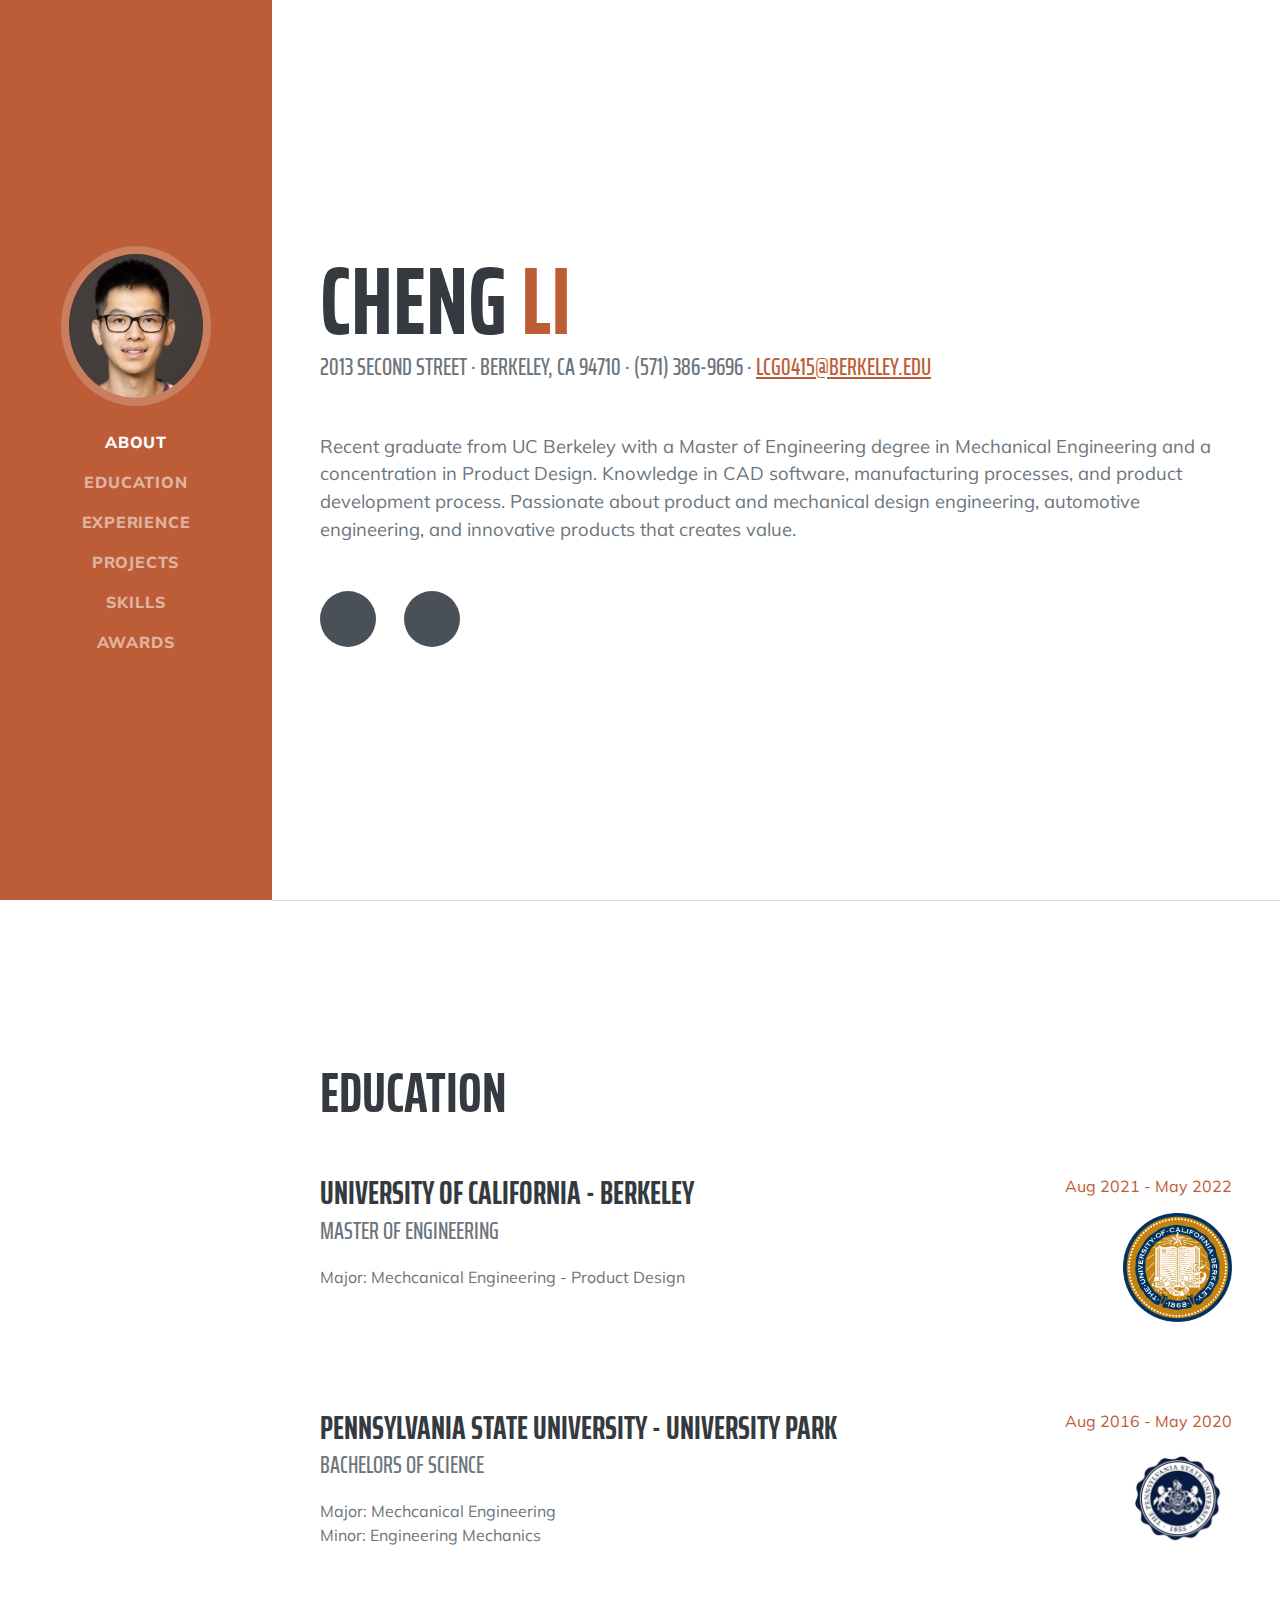
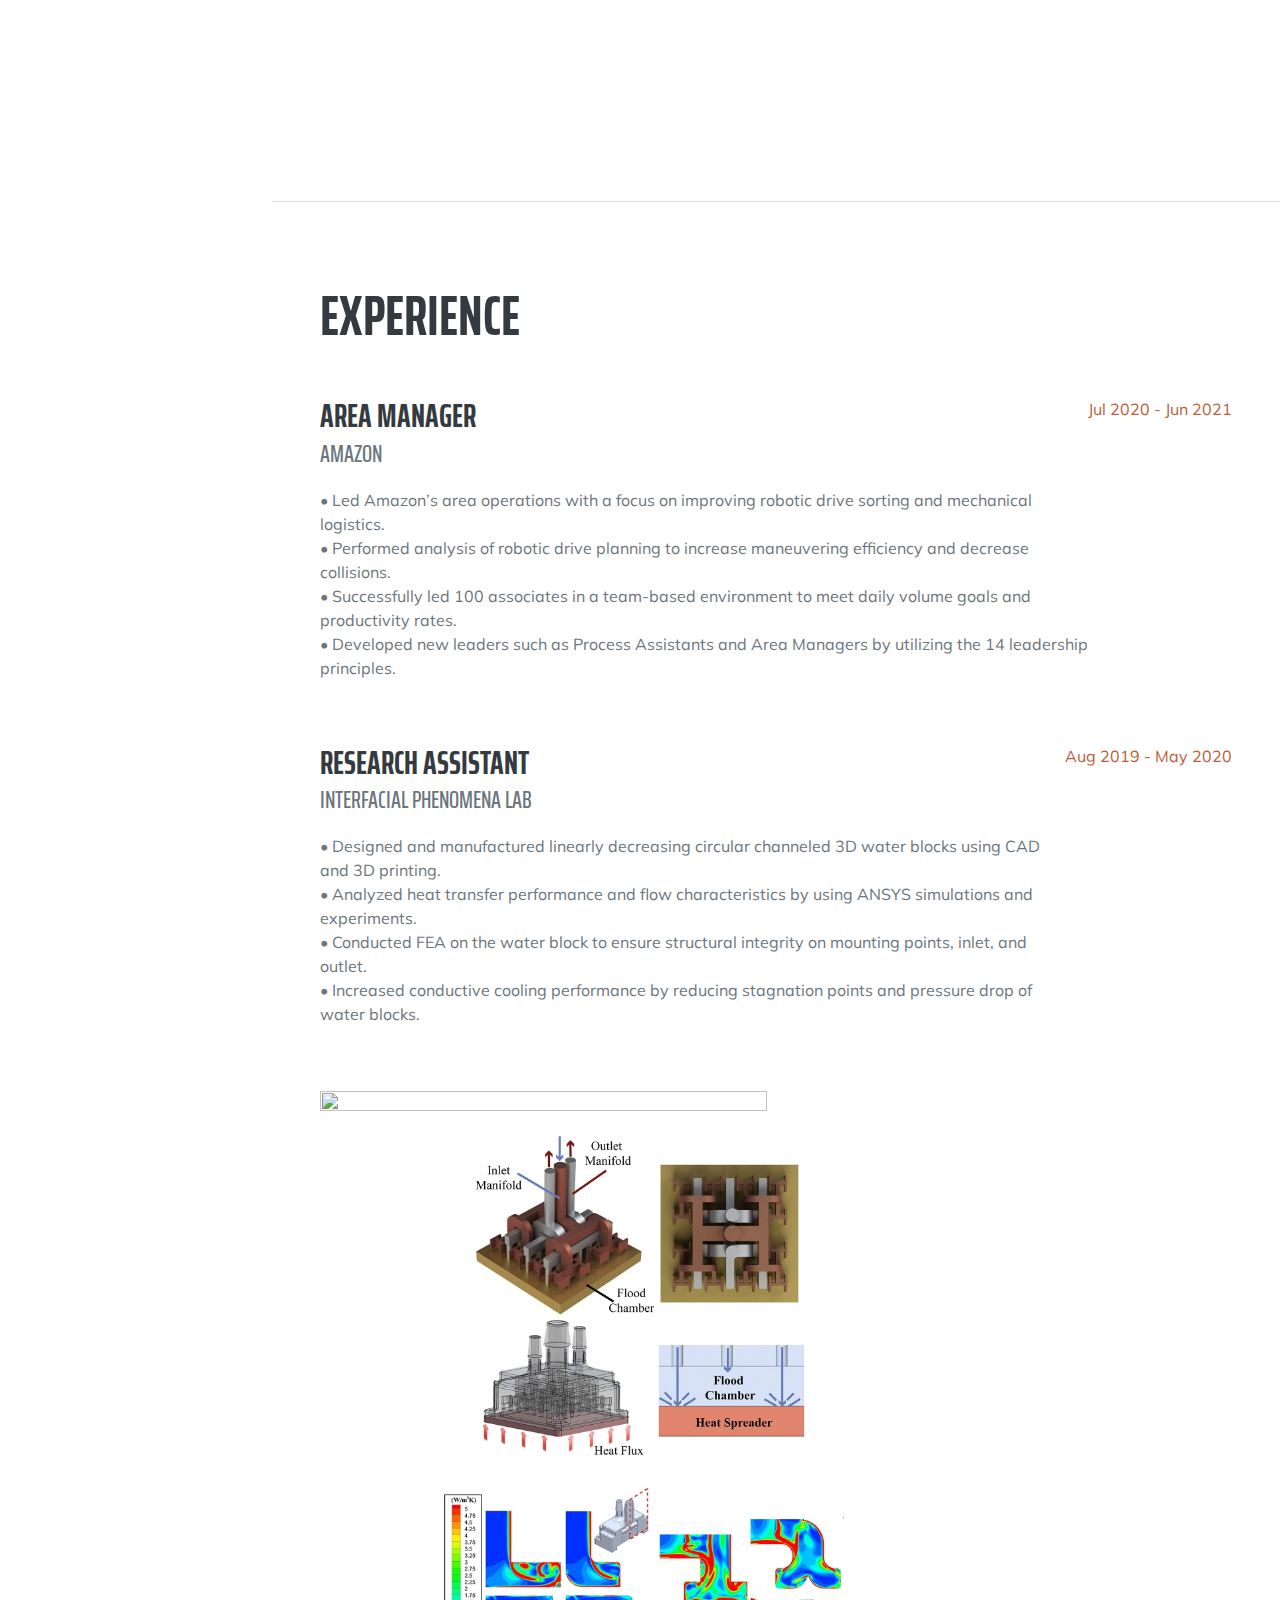
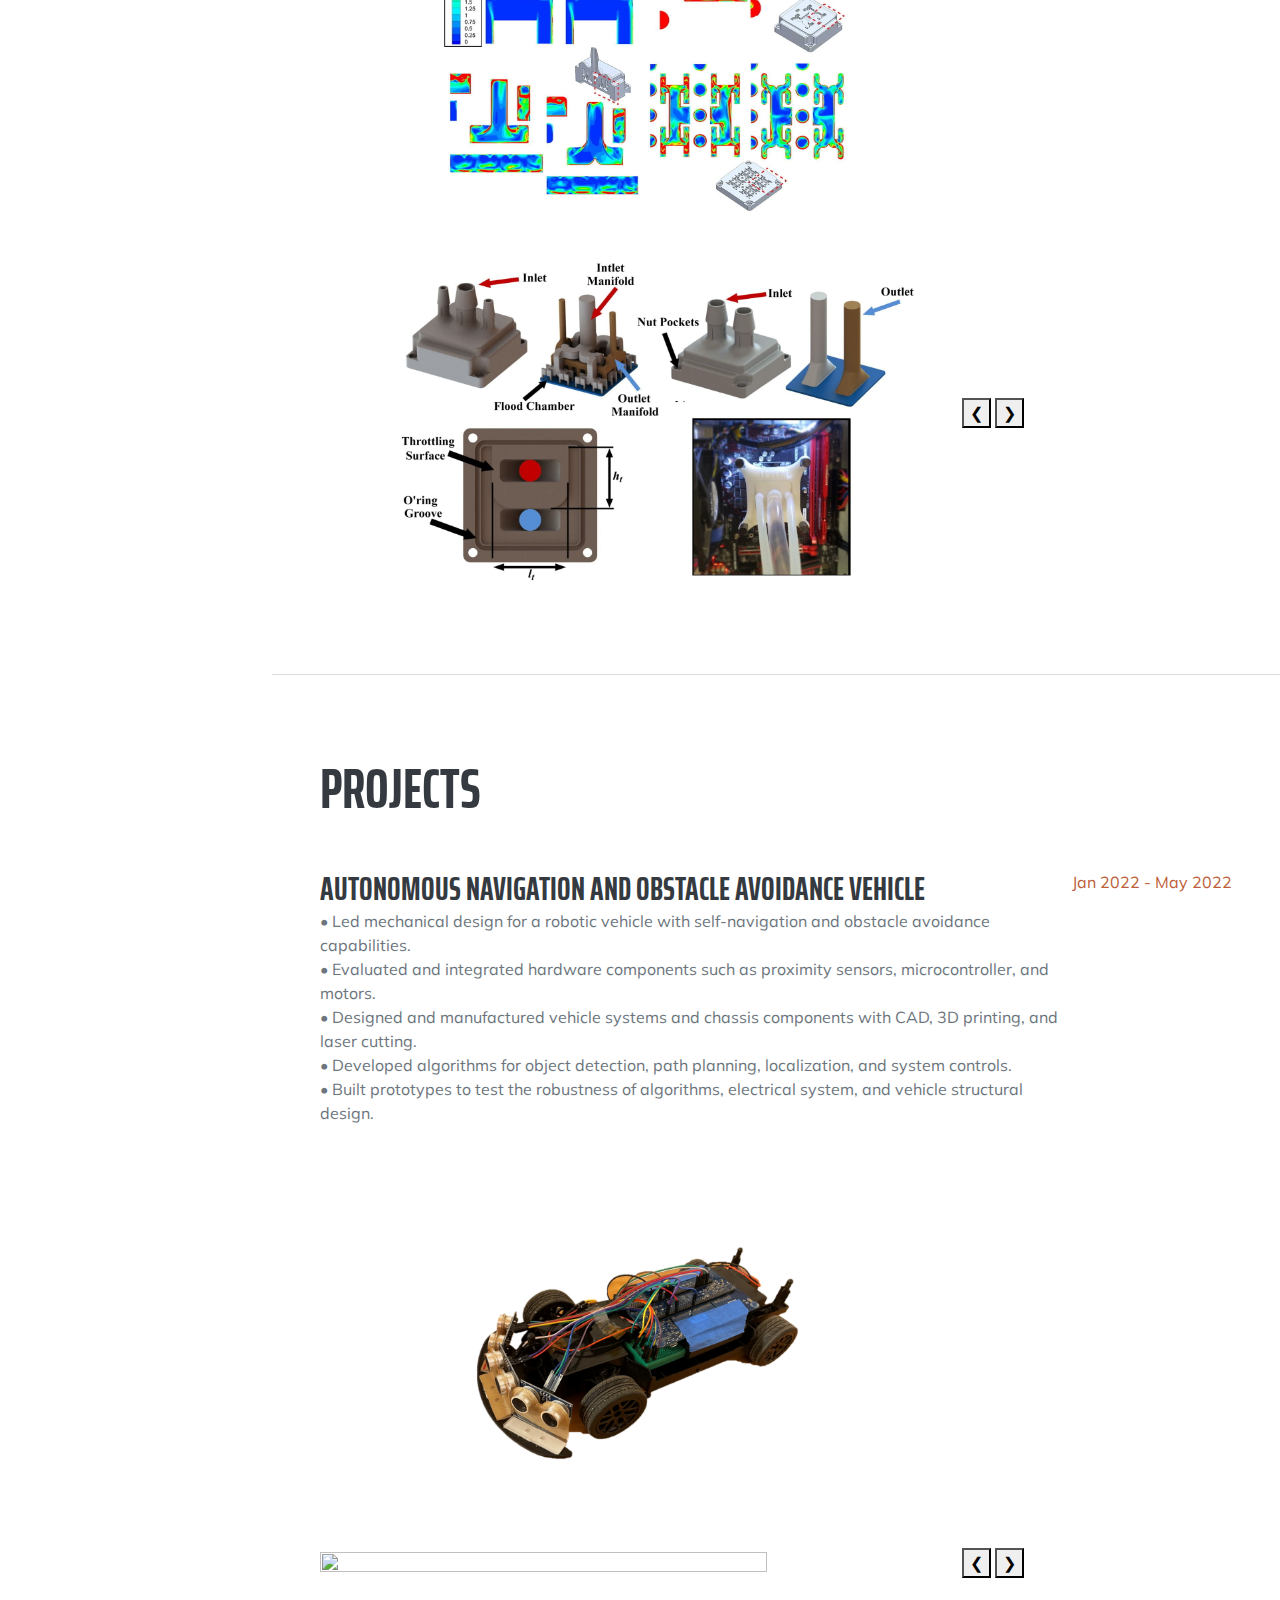
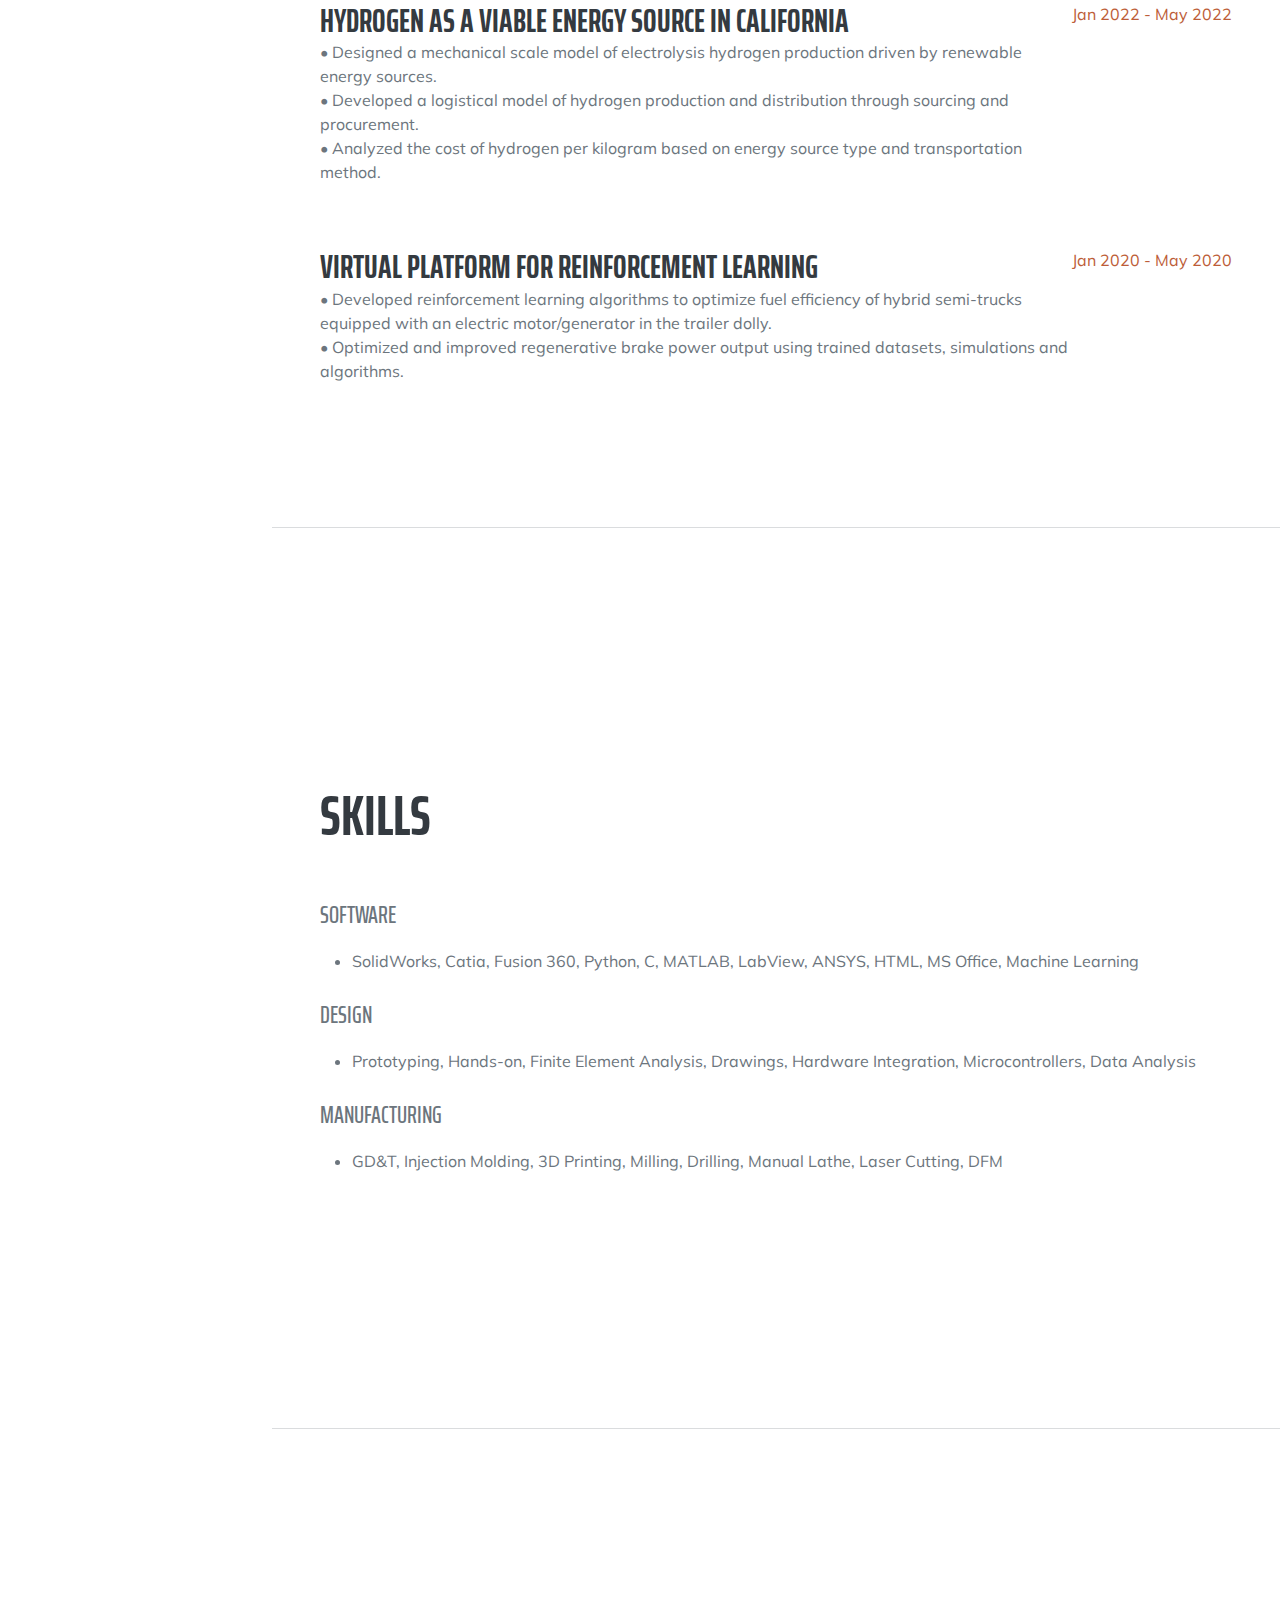
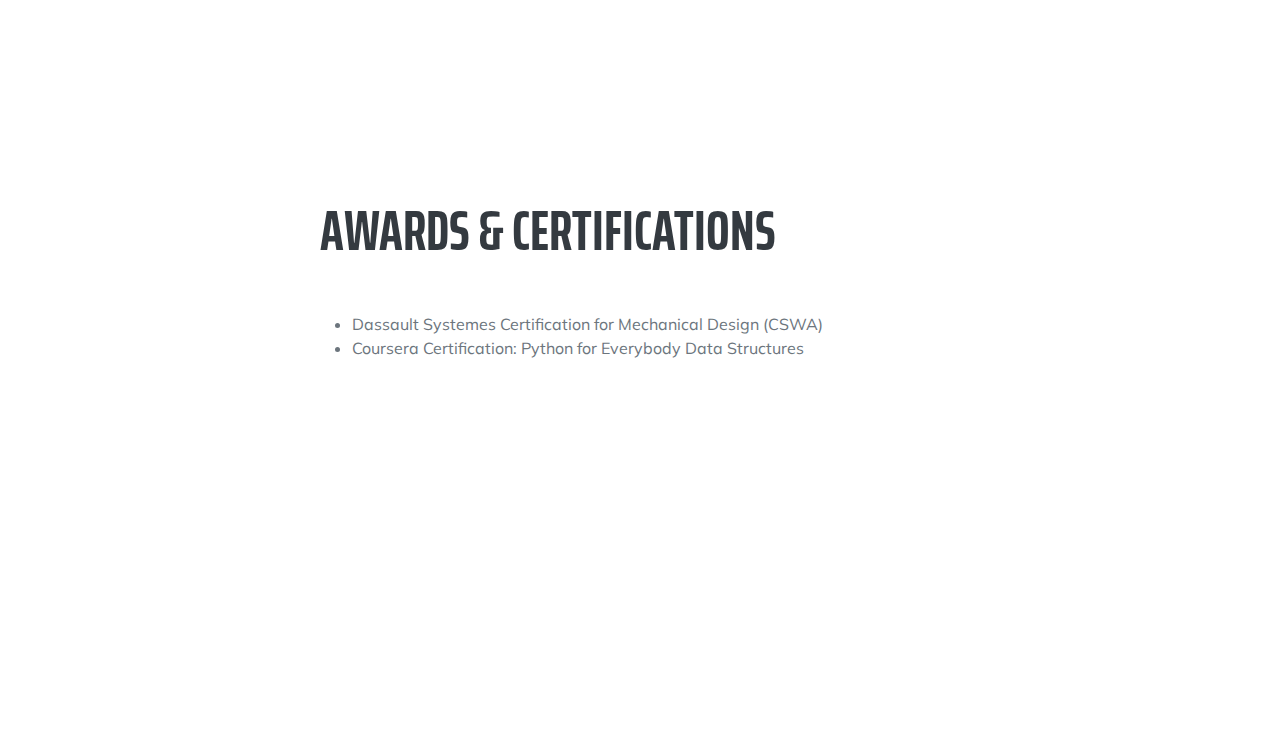
==== index.html @ 16828a92 "Update index.html" ====
<!DOCTYPE html>
<html lang="en">
    <head>
        <meta charset="utf-8" />
        <meta name="viewport" content="width=device-width, initial-scale=1, shrink-to-fit=no" />
        <meta name="description" content="" />
        <meta name="author" content="" />
        <title>Cheng Li</title>
        <link rel="icon" type="image/x-icon" href="assets/img/favicon.ico" />
        <!-- Font Awesome icons (free version)-->
        <script src="https://use.fontawesome.com/releases/v6.1.0/js/all.js" crossorigin="anonymous"></script>
        <!-- Google fonts-->
        <link href="https://fonts.googleapis.com/css?family=Saira+Extra+Condensed:500,700" rel="stylesheet" type="text/css" />
        <link href="https://fonts.googleapis.com/css?family=Muli:400,400i,800,800i" rel="stylesheet" type="text/css" />
        <!-- Core theme CSS (includes Bootstrap)-->
        <link href="css/styles.css" rel="stylesheet" />
    </head>
    <body id="page-top">
        <!-- Navigation-->
        <nav class="navbar navbar-expand-lg navbar-dark bg-primary fixed-top" id="sideNav">
            <a class="navbar-brand js-scroll-trigger" href="#page-top">
                <span class="d-block d-lg-none">Cheng Gang Li</span>
                <span class="d-none d-lg-block"><img class="img-fluid img-profile rounded-circle mx-auto mb-2" src="assets/img/profile.jpg" alt="..." /></span>
            </a>
            <button class="navbar-toggler" type="button" data-bs-toggle="collapse" data-bs-target="#navbarResponsive" aria-controls="navbarResponsive" aria-expanded="false" aria-label="Toggle navigation"><span class="navbar-toggler-icon"></span></button>
            <div class="collapse navbar-collapse" id="navbarResponsive">
                <ul class="navbar-nav">
                    <li class="nav-item"><a class="nav-link js-scroll-trigger" href="#about">About</a></li>
                    <li class="nav-item"><a class="nav-link js-scroll-trigger" href="#education">Education</a></li>
                    <li class="nav-item"><a class="nav-link js-scroll-trigger" href="#experience">Experience</a></li>
                    <li class="nav-item"><a class="nav-link js-scroll-trigger" href="#projects">Projects</a></li>                    
                    <li class="nav-item"><a class="nav-link js-scroll-trigger" href="#skills">Skills</a></li>
                    <li class="nav-item"><a class="nav-link js-scroll-trigger" href="#awards">Awards</a></li>        
                </ul>
            </div>
        </nav>
        <!-- Page Content-->
        <div class="container-fluid p-0">
            <!-- About-->
            <section class="resume-section" id="about">
                <div class="resume-section-content">
                    <h1 class="mb-0">
                        Cheng
                        <span class="text-primary">Li</span>
                    </h1>
                    <div class="subheading mb-5">
                        2013 Second Street · Berkeley, CA 94710 · (571) 386-9696 ·
                        <a href="mailto:lcg0415@berkeley.edu">lcg0415@berkeley.edu</a>
                    </div>
                    <p class="lead mb-5">
                        Recent  graduate from UC Berkeley with a Master of Engineering degree in Mechanical Engineering and a concentration in Product Design. Knowledge in CAD software, manufacturing processes, and product development process. Passionate about product and mechanical design engineering, automotive engineering, and innovative products that creates value.
                       <!-- • Experienced in Product and Mechanical Design<br>
                        • Proficient in SOLIDWORKS, Catia and Python<br>
                        • Bachelor Degree in Mechanical Engineering @ Pennsylvania State University - University Park<br>
                        • Master Degree in Mechanical Engineering @ University of California - Berkeley<br>-->
                    <div class="social-icons">
                        <a class="social-icon" href="https://www.linkedin.com/in/chengg-li"><i class="fab fa-linkedin-in"></i></a>
                        <a class="social-icon" href="#!"><i class="fab fa-github"></i></a>
                    </div>
                </div>
            </section>
            <hr class="m-0" />
            <!-- Education-->
            <section class="resume-section" id="education">
                <div class="resume-section-content">
                    <h2 class="mb-5">Education</h2>
                    <div class="d-flex flex-column flex-md-row justify-content-between mb-5" style = "background-image: url('assets/img/ucblogo.png'); background-size: 12%; background-repeat: no-repeat; background-position: right">
                        <div class="flex-grow-1">
                            <h3 class="mb-0">University of California - Berkeley</h3>
                            <div class="subheading mb-3">Master of Engineering</div>
                            <div> Major: Mechcanical Engineering - Product Design</div>
                            <br>
                            <br>
                            <br>
                        </div>
                        <div class="flex-shrink-0"><span class="text-primary">Aug 2021 - May 2022</span></div>
                    </div>
                    <div class="d-flex flex-column flex-md-row justify-content-between mb-5" style = "background-image: url('assets/img/psulogo.png'); background-size: 12%; background-repeat: no-repeat; background-position: right">
                        <div class="flex-grow-1">
                            <h3 class="mb-0">Pennsylvania State University - University Park</h3>
                            <div class="subheading mb-3">Bachelors of Science</div>
                            <div>Major: Mechcanical Engineering</div>
                            <div>Minor: Engineering Mechanics</div>
                            <br>
                            <br>                       
                        </div>
                        <div class="flex-shrink-0"><span class="text-primary">Aug 2016 - May 2020</span></div>
                    </div>
                </div>
            </section>
            <hr class="m-0" />                         
            <!-- Experience-->
            <section class="resume-section" id="experience">
                <div class="resume-section-content">
                    <h2 class="mb-5">Experience</h2>
                    <div class="d-flex flex-column flex-md-row justify-content-between mb-5">
                        <div class="flex-grow-1">
                            <h3 class="mb-0">Area Manager</h3>
                            <div class="subheading mb-3">Amazon</div>
                            <p>
                            • Led Amazon’s area operations with a focus on improving robotic drive sorting and mechanical logistics.<br>
                            • Performed analysis of robotic drive planning to increase maneuvering efficiency and decrease collisions.<br>
                            • Successfully led 100 associates in a team-based environment to meet daily volume goals and productivity rates.<br>
                            • Developed new leaders such as Process Assistants and Area Managers by utilizing the 14 leadership principles.<br>
                            </p>
                        </div>
                        <div class="flex-shrink-0"><span class="text-primary">Jul 2020 - Jun 2021</span></div>
                    </div>
                    <div class="d-flex flex-column flex-md-row justify-content-between mb-5">
                        <div class="flex-grow-1">
                            <h3 class="mb-0">Research Assistant</h3>
                            <div class="subheading mb-3">Interfacial Phenomena Lab</div>
                            <p>
                            • Designed and manufactured linearly decreasing circular channeled 3D water blocks using CAD and 3D printing.<br>
                            • Analyzed heat transfer performance and flow characteristics by using ANSYS simulations and experiments.<br>
                            • Conducted FEA on the water block to ensure structural integrity on mounting points, inlet, and outlet.<br>
                            • Increased conductive cooling performance by reducing stagnation points and pressure drop of water blocks.<br>
                            </p>
                        </div>
                        <div class="flex-shrink-0"><span class="text-primary">Aug 2019 - May 2020</span></div>                                      
                    </div>
                    <!-- Slideshow container -->
                    <div class="w3-content w3-display-container">
                        <img class="mySlides1" src="assets/img/manifolds.PNG" align="center" style="width:70%;height:70%;">
                        <img class="mySlides1" src="assets/img/manifold.jpg" align="center" style="width:70%;height:70%;">
                        <img class="mySlides1" src="assets/img/manifold2.jpg" align="center" style="width:70%;height:70%;">
                        <img class="mySlides1" src="assets/img/manifold1.jpg" align="center" style="width:70%;height:70%;">
                        <button class="w3-left" onclick="plusDivs(-1, 0)">&#10094;</button>
                        <button class="w3-right" onclick="plusDivs(1, 0)">&#10095;</button>
                    </div>
                </div>
            </section>
            <hr class="m-0" />
            <!-- Projects-->
            <section class="resume-section" id="projects">
                <div class="resume-section-content">
                    <h2 class="mb-5">Projects</h2>                                                 
                    <div class="d-flex flex-column flex-md-row justify-content-between mb-5">
                        <div class="flex-grow-1">
                            <h3 class="mb-0">Autonomous Navigation and Obstacle Avoidance Vehicle</h3>
                            <p>
                            • Led mechanical design for a robotic vehicle with self-navigation and obstacle avoidance capabilities.<br> 
                            • Evaluated and integrated hardware components such as proximity sensors, microcontroller, and motors.<br>
                            • Designed and manufactured vehicle systems and chassis components with CAD, 3D printing, and laser cutting.<br>
                            • Developed algorithms for object detection, path planning, localization, and system controls.<br>
                            • Built prototypes to test the robustness of algorithms, electrical system, and vehicle structural design.<br> 
                            </p>
                        </div>
                        <div class="flex-shrink-0"><span class="text-primary">Jan 2022 - May 2022</span></div>           
                    </div>
                    <!-- Slideshow container -->
                    <div class="w3-content w3-display-container">
                        <img class="mySlides2" src="assets/img/proto1.png" align="center" style="width:70%;height:70%;">
                        <img class="mySlides2" src="assets/img/car.png" align="center" style="width:70%;height:70%;">
                        <button class="w3-left" onclick="plusDivs(-1, 1)">&#10094;</button>
                        <button class="w3-right" onclick="plusDivs(1, 1)">&#10095;</button>
                    </div>
                    <br>
                    <div class="d-flex flex-column flex-md-row justify-content-between mb-5">
                    <div class="flex-grow-1">
                            <h3 class="mb-0">Hydrogen As a Viable Energy Source in California</h3>
                            <p>
                            • Designed a mechanical scale model of electrolysis hydrogen production driven by renewable energy sources.<br> 
                            • Developed a logistical model of hydrogen production and distribution through sourcing and procurement.<br>
                            • Analyzed the cost of hydrogen per kilogram based on energy source type and transportation method.<br>
                            </p>
                        </div>
                          <!--  <div class="dataviz">
                                <iframe class="dataviz-item" src="https://drive.google.com/drive/folders/135vo3GG5Bd_gbYP1YGbf-tqqtk1coJAc/preview" allowfullscreen></iframe>
                            </div>-->
                        
                        <div class="flex-shrink-0"><span class="text-primary">Jan 2022 - May 2022</span></div>  
                    </div>
                        
                    <div class="d-flex flex-column flex-md-row justify-content-between mb-5">
                    <div class="flex-grow-1">
                            <h3 class="mb-0">Virtual Platform for Reinforcement Learning </h3>
                            <p>
                            • Developed reinforcement learning algorithms to optimize fuel efficiency of hybrid semi-trucks equipped with an electric motor/generator in the trailer dolly.<br>
                            • Optimized and improved regenerative brake power output using trained datasets, simulations and algorithms.<br>
                            </p>
                        </div>
                        <div class="flex-shrink-0"><span class="text-primary">Jan 2020 - May 2020</span></div>           
                    </div>
            </section>
            <hr class="m-0" />                        
            <!-- Skills-->
            <section class="resume-section" id="skills">
                <div class="resume-section-content">
                    <h2 class="mb-5">Skills</h2>
                    <div class="subheading mb-3">Software</div>
                    <ul class="fa-ul mb-0">
                        <li>
                            <span class="fa-li"><i class="fas fa-check"></i></span>
                            SolidWorks, Catia, Fusion 360, Python, C, MATLAB, LabView, ANSYS, HTML, MS Office, Machine Learning 
                        </li> 
                    </ul>
                    <br>
                    <div class="subheading mb-3">Design</div>
                    <ul class="fa-ul mb-0">
                        <li>
                            <span class="fa-li"><i class="fas fa-check"></i></span>
                            Prototyping, Hands-on, Finite Element Analysis, Drawings, Hardware Integration, Microcontrollers, Data Analysis
                        </li>                 
                    </ul>
                    <br>
                    <div class="subheading mb-3">Manufacturing</div>
                    <ul class="fa-ul mb-0">
                        <li>
                            <span class="fa-li"><i class="fas fa-check"></i></span>
                            GD&T, Injection Molding, 3D Printing, Milling, Drilling, Manual Lathe, Laser Cutting, DFM
                        </li>
                    </ul>
                </div>
            </section>
            <hr class="m-0" />
            <!-- Awards-->
            <section class="resume-section" id="awards">
                <div class="resume-section-content">
                    <h2 class="mb-5">Awards & Certifications</h2>
                    <ul class="fa-ul mb-0">
                        <li>
                            <span class="fa-li"><i class="fas fa-trophy text-warning"></i></span>
                            Dassault Systemes Certification for Mechanical Design (CSWA)
                            	

                        </li>
                        <li>
                             <span class="fa-li"><i class="fas fa-trophy text-warning"></i></span>
                             Coursera Certification: Python for Everybody Data Structures 
                        </li>
                    </ul>
                </div>
            </section>
        </div>
        <!-- Bootstrap core JS-->
        <script src="https://cdn.jsdelivr.net/npm/bootstrap@5.1.3/dist/js/bootstrap.bundle.min.js"></script>
        <!-- Core theme JS-->
        <script src="js/scripts.js"></script>
    </body>
</html>
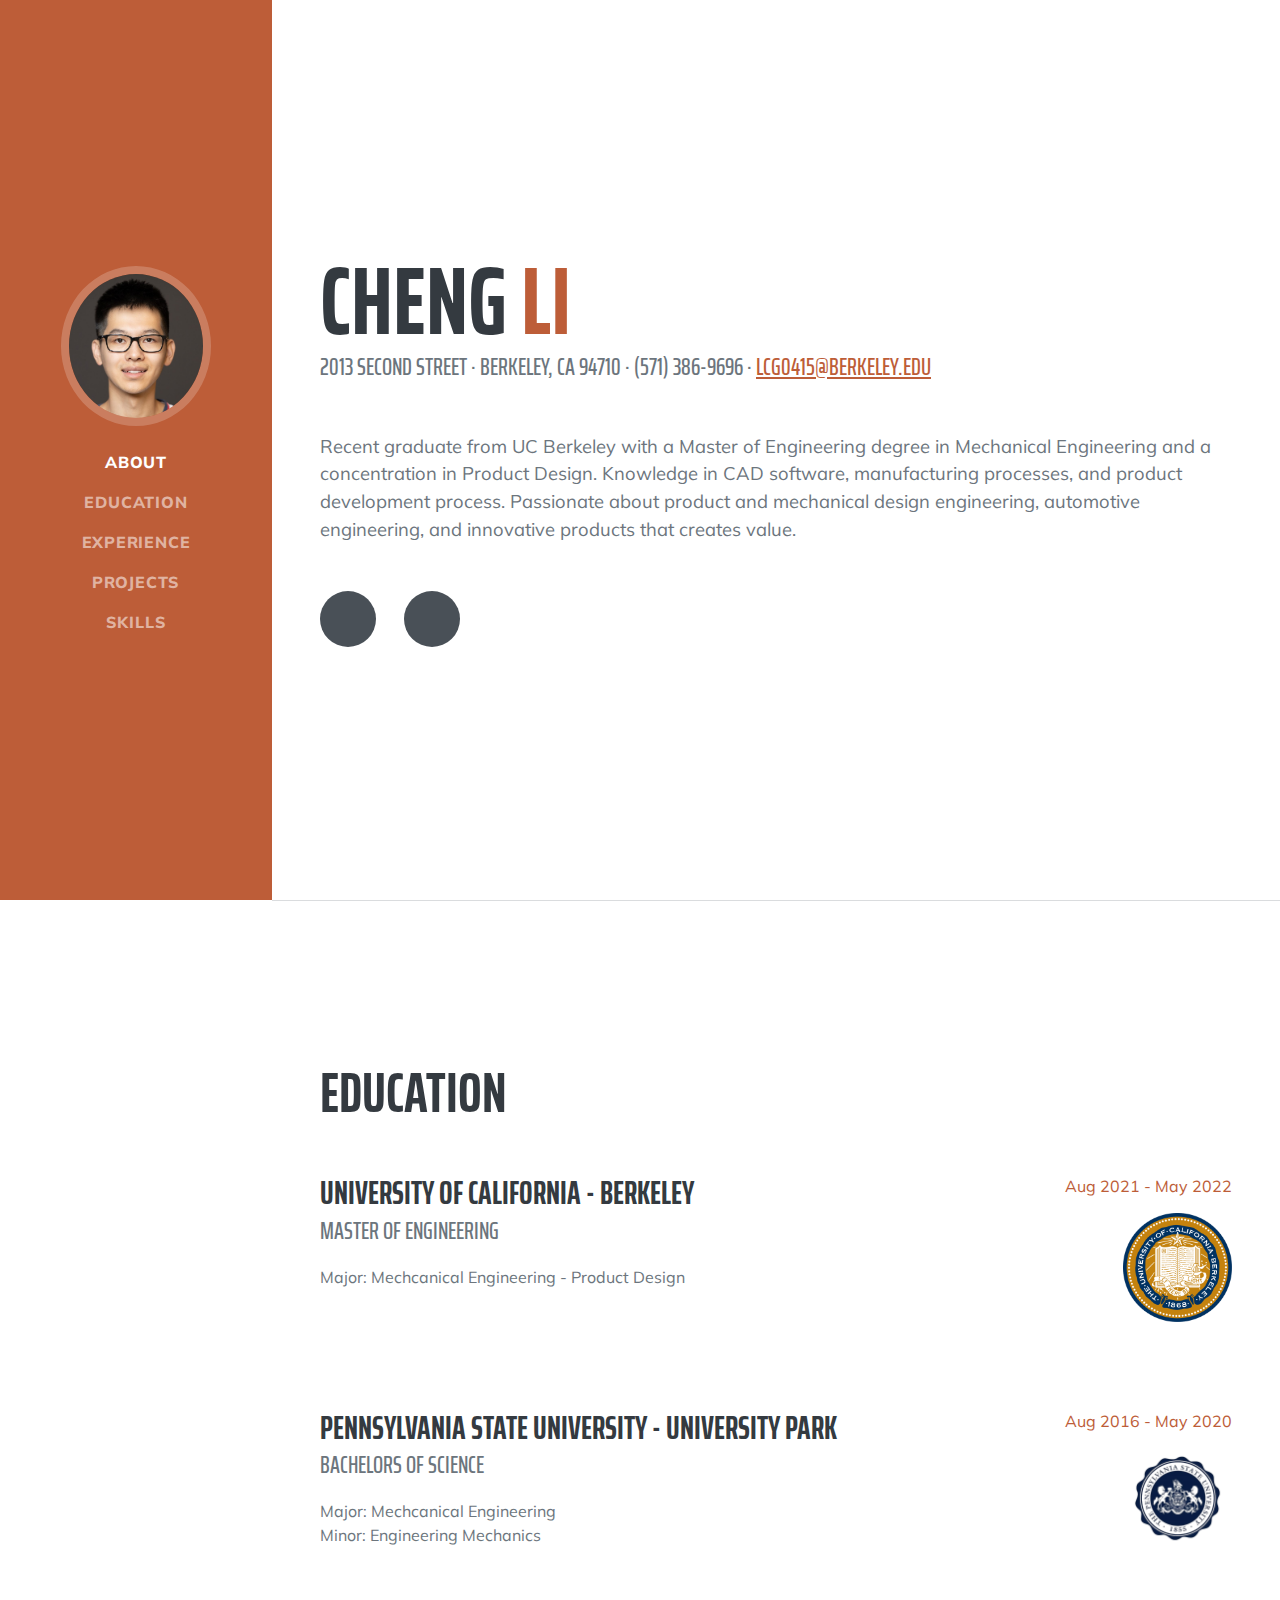
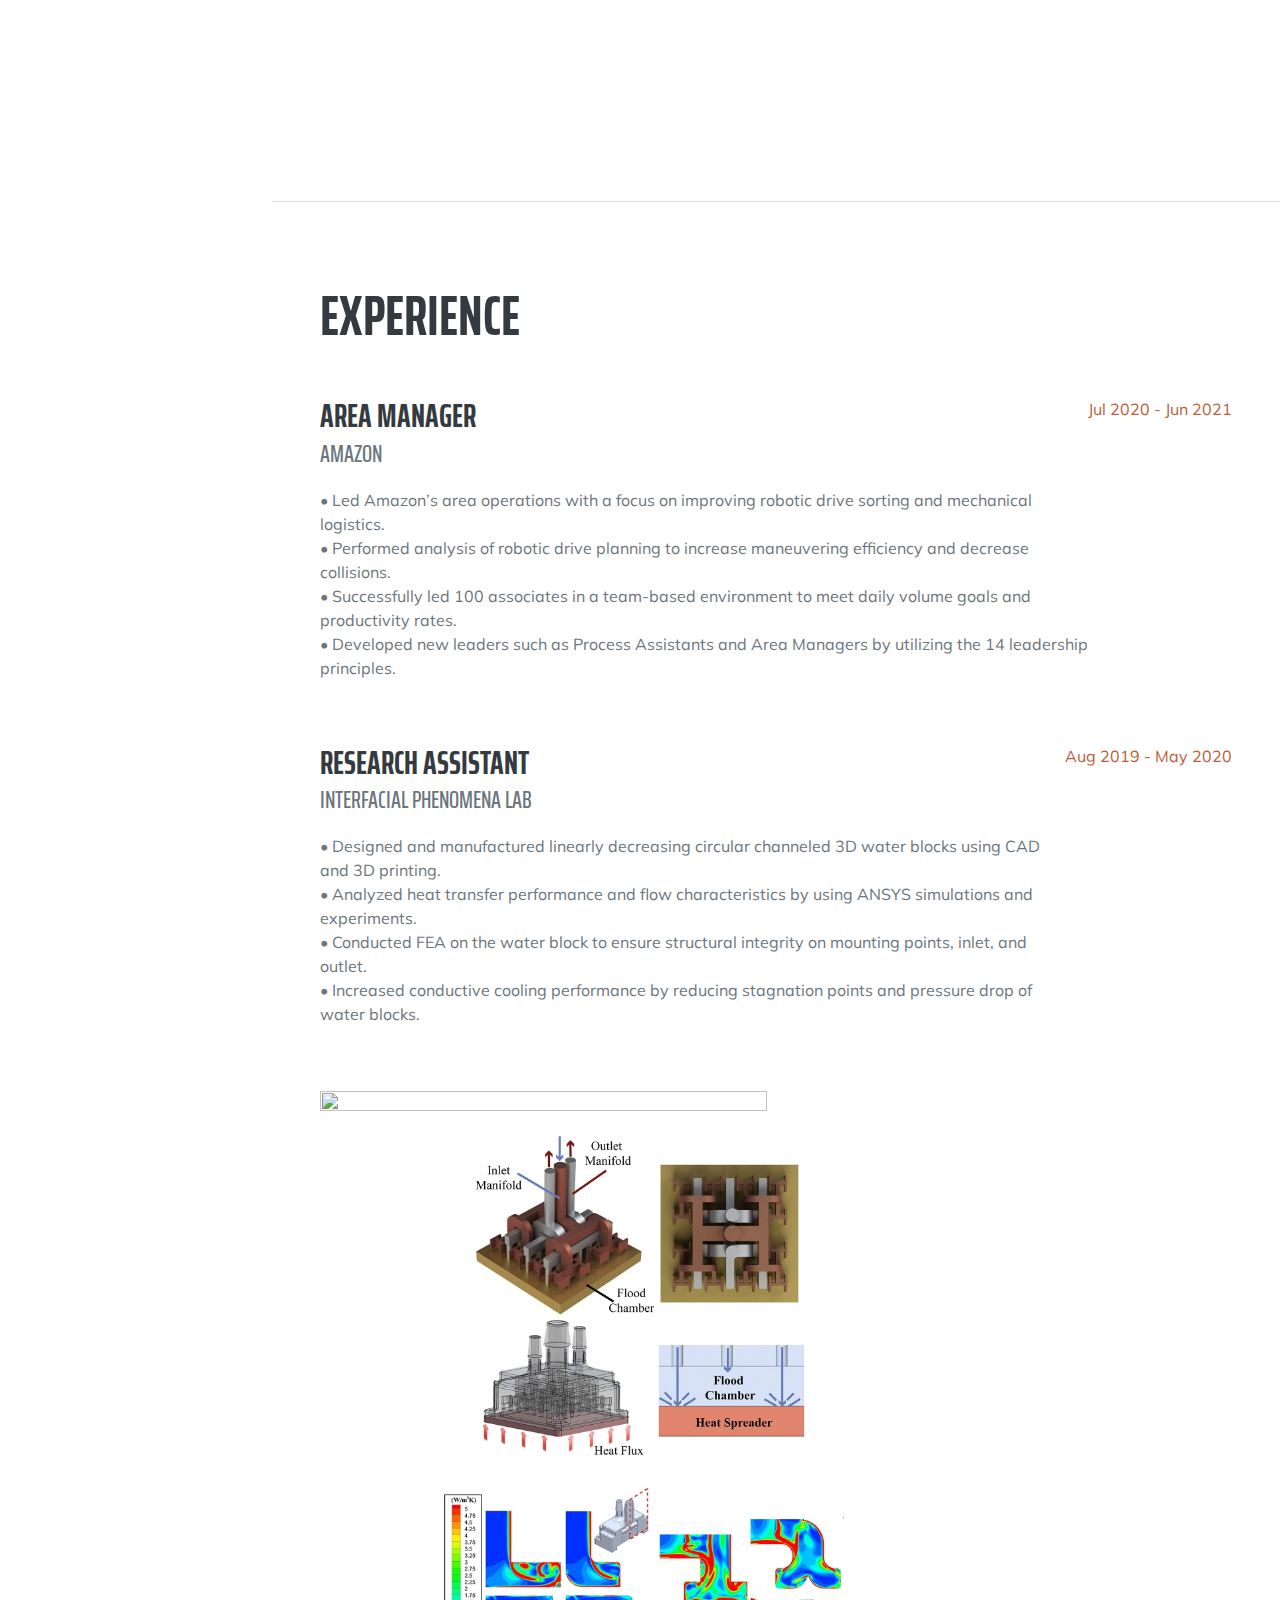
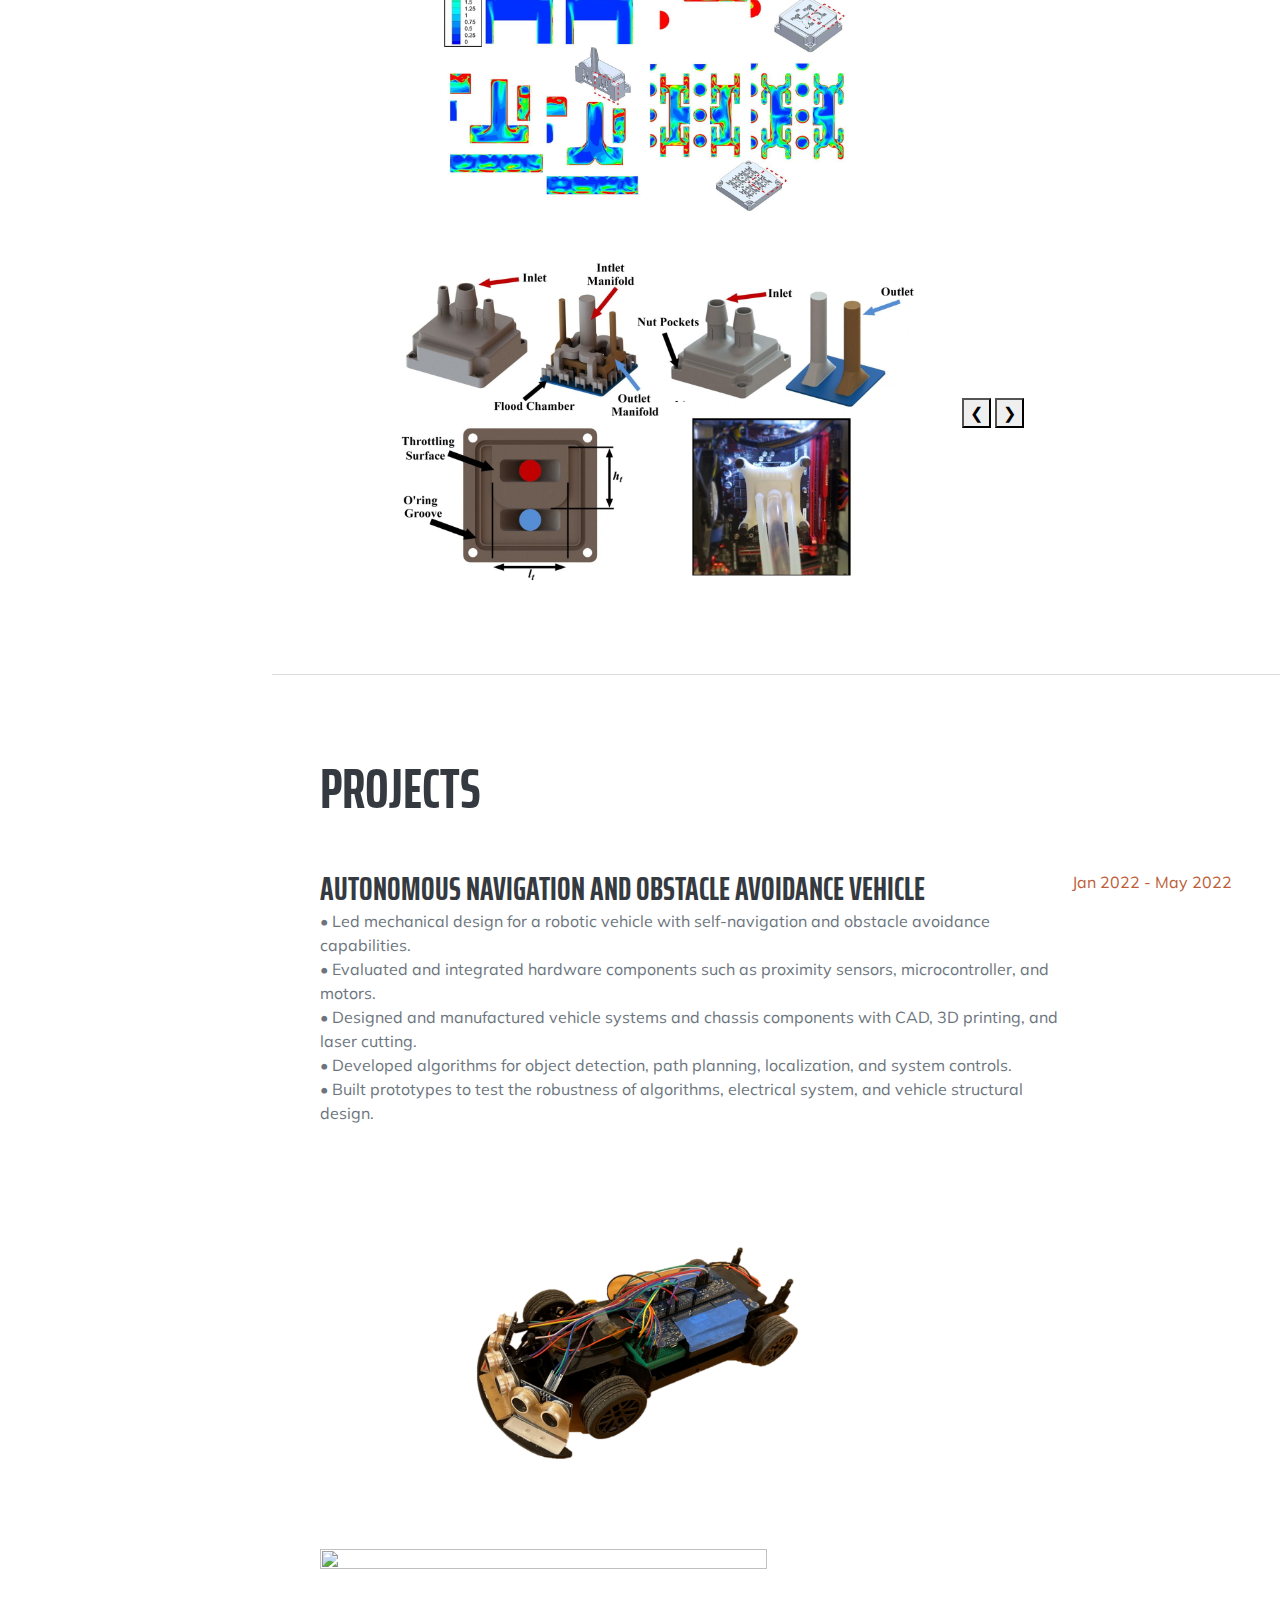
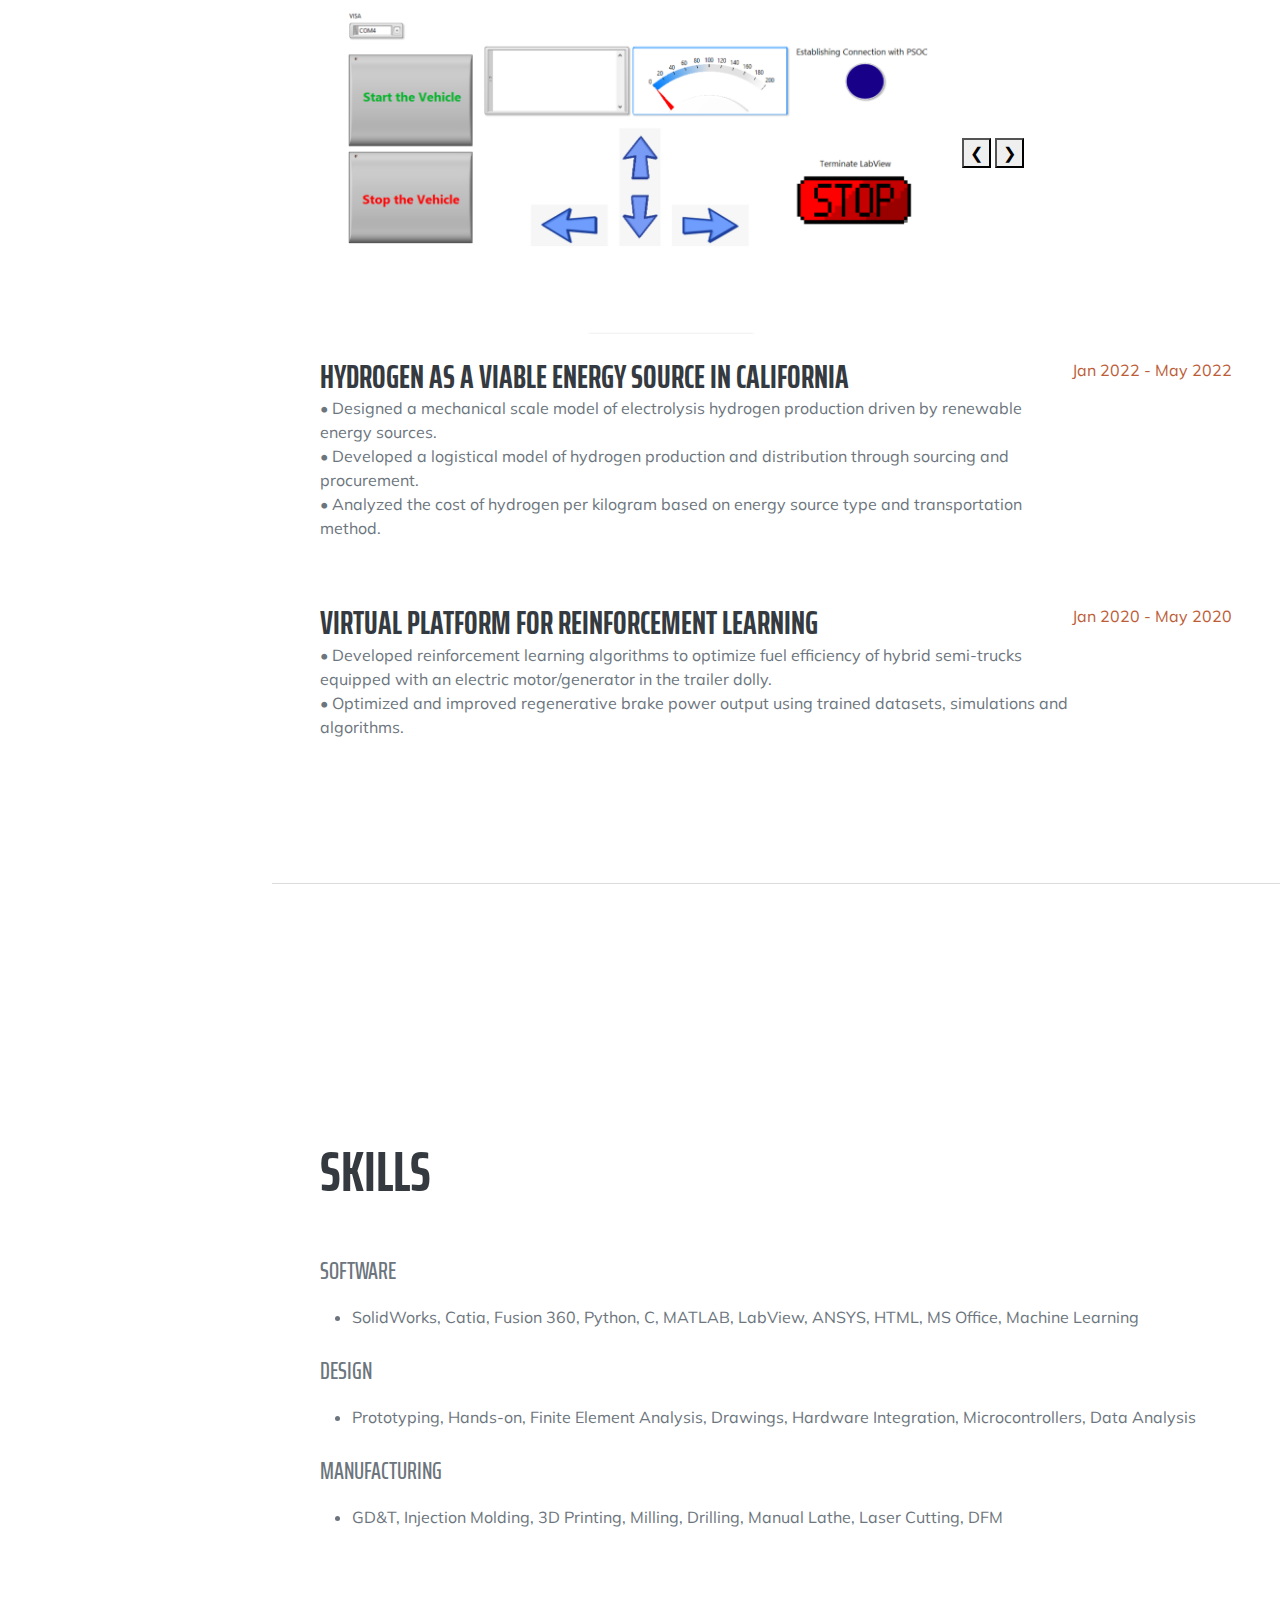
==== commit 6b926a81: "Update index.html" ====
--- a/index.html
+++ b/index.html
@@ -30,7 +30,7 @@
                     <li class="nav-item"><a class="nav-link js-scroll-trigger" href="#experience">Experience</a></li>
                     <li class="nav-item"><a class="nav-link js-scroll-trigger" href="#projects">Projects</a></li>                    
                     <li class="nav-item"><a class="nav-link js-scroll-trigger" href="#skills">Skills</a></li>
-                    <li class="nav-item"><a class="nav-link js-scroll-trigger" href="#awards">Awards</a></li>        
+                    <!--<li class="nav-item"><a class="nav-link js-scroll-trigger" href="#awards">Awards</a></li>  -->      
                 </ul>
             </div>
         </nav>
@@ -152,6 +152,7 @@
                     <div class="w3-content w3-display-container">
                         <img class="mySlides2" src="assets/img/proto1.png" align="center" style="width:70%;height:70%;">
                         <img class="mySlides2" src="assets/img/car.png" align="center" style="width:70%;height:70%;">
+                        <img class="mySlides2" src="assets/img/gui.png" align="center" style="width:70%;height:70%;">
                         <button class="w3-left" onclick="plusDivs(-1, 1)">&#10094;</button>
                         <button class="w3-right" onclick="plusDivs(1, 1)">&#10095;</button>
                     </div>
@@ -214,7 +215,7 @@
                 </div>
             </section>
             <hr class="m-0" />
-            <!-- Awards-->
+            <!-- Awards
             <section class="resume-section" id="awards">
                 <div class="resume-section-content">
                     <h2 class="mb-5">Awards & Certifications</h2>
@@ -232,7 +233,7 @@
                     </ul>
                 </div>
             </section>
-        </div>
+        </div>-->
         <!-- Bootstrap core JS-->
         <script src="https://cdn.jsdelivr.net/npm/bootstrap@5.1.3/dist/js/bootstrap.bundle.min.js"></script>
         <!-- Core theme JS-->
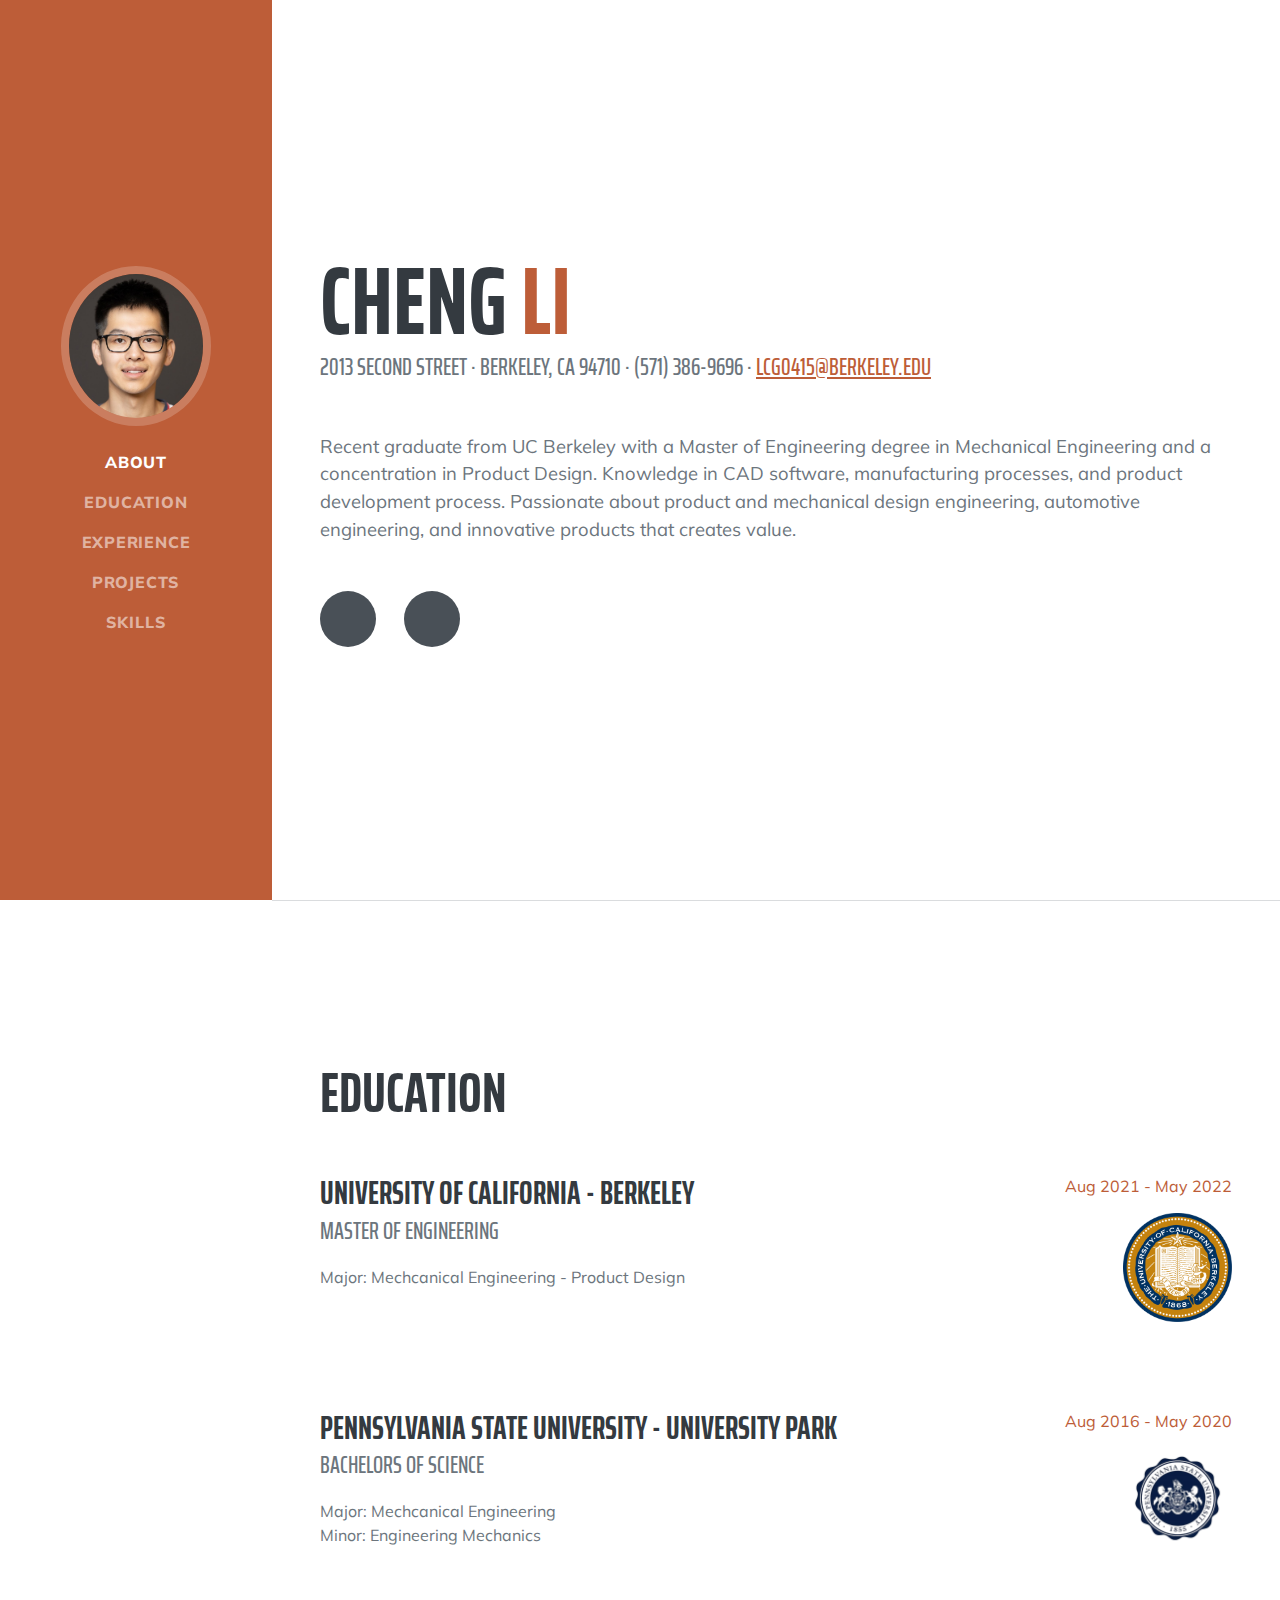
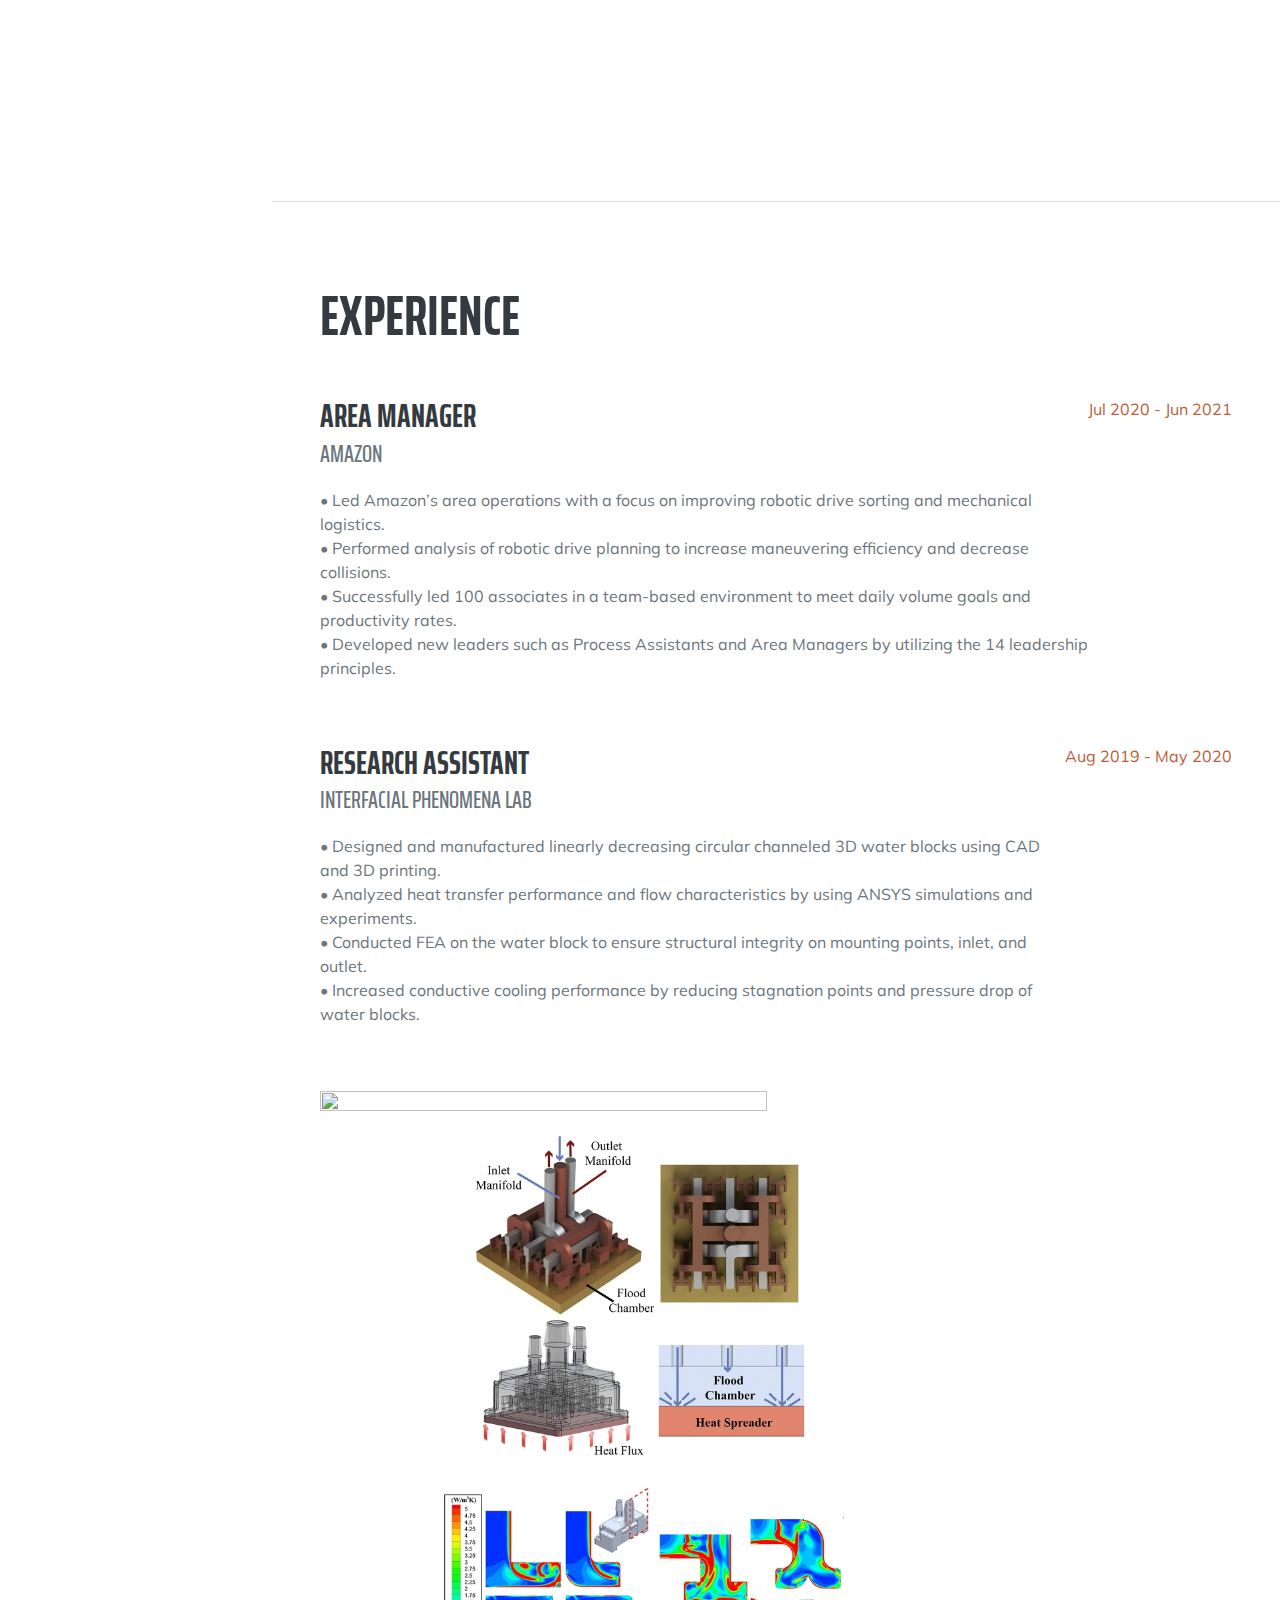
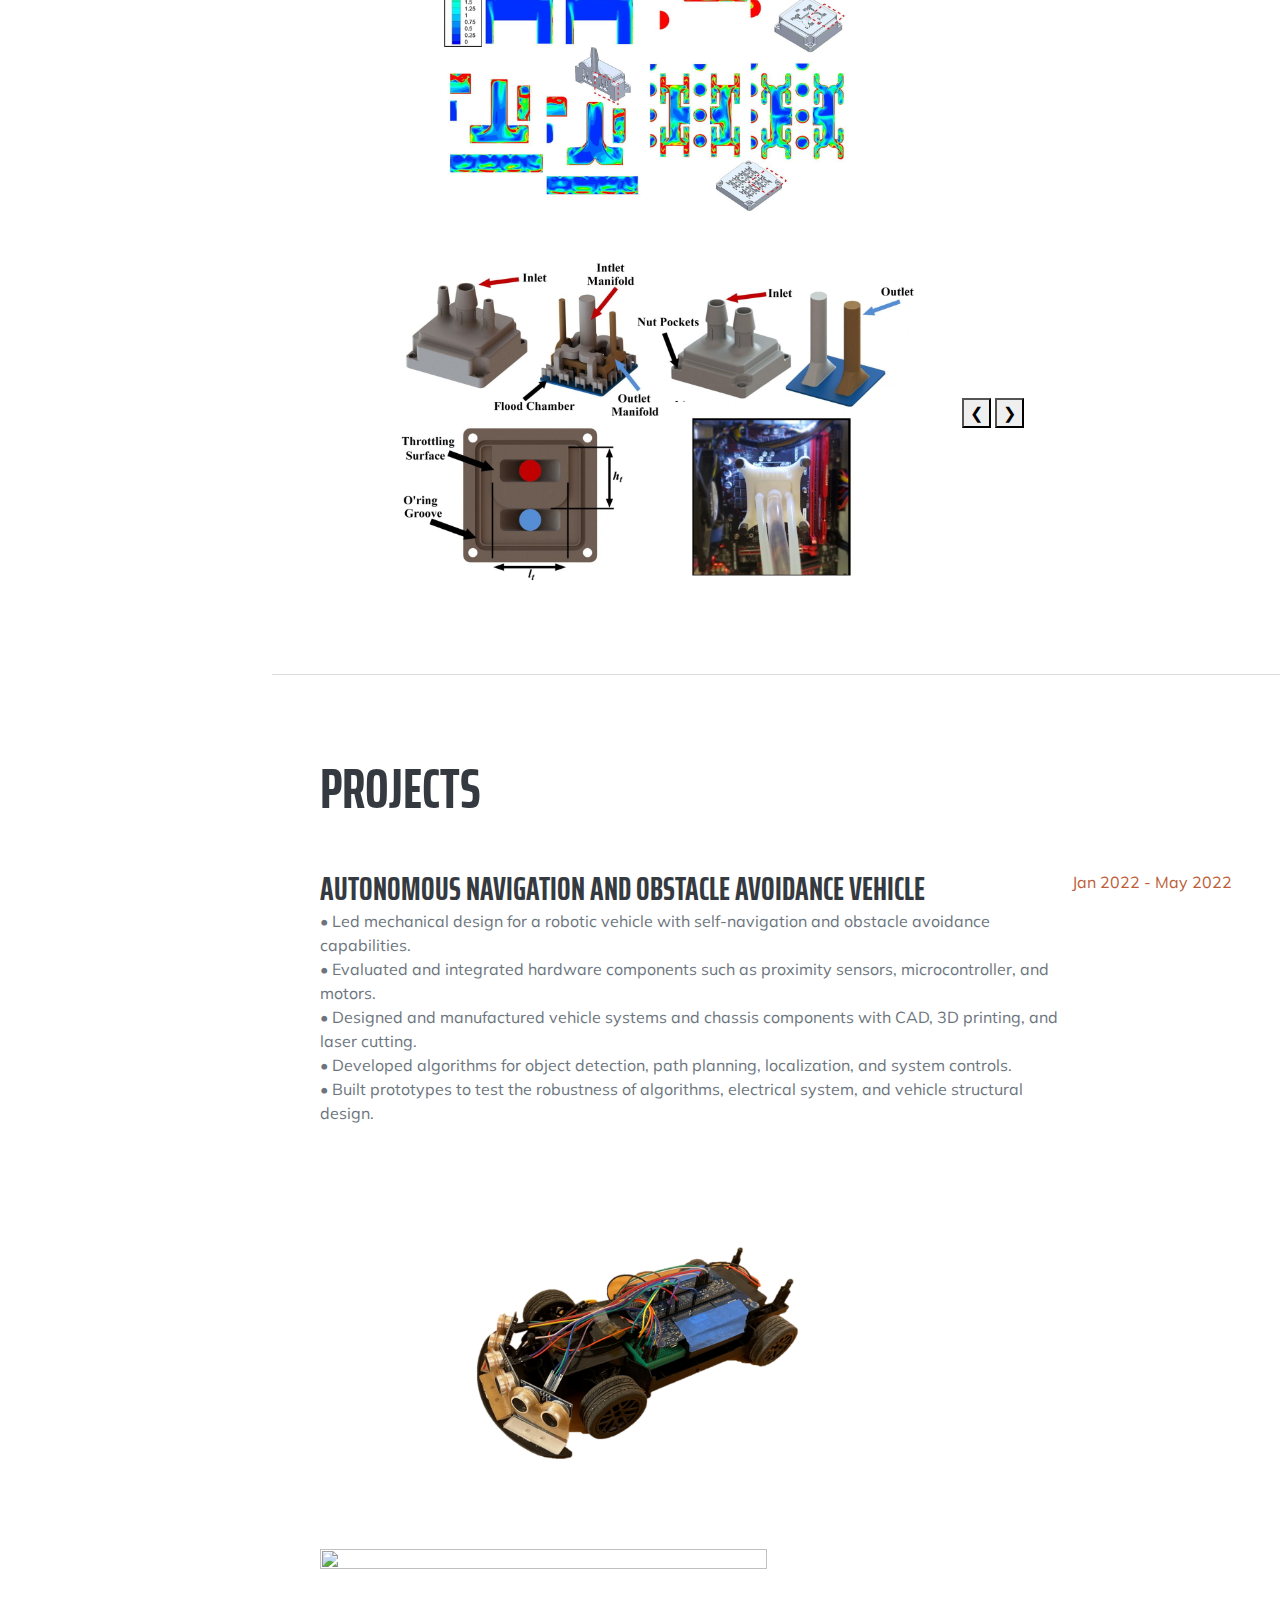
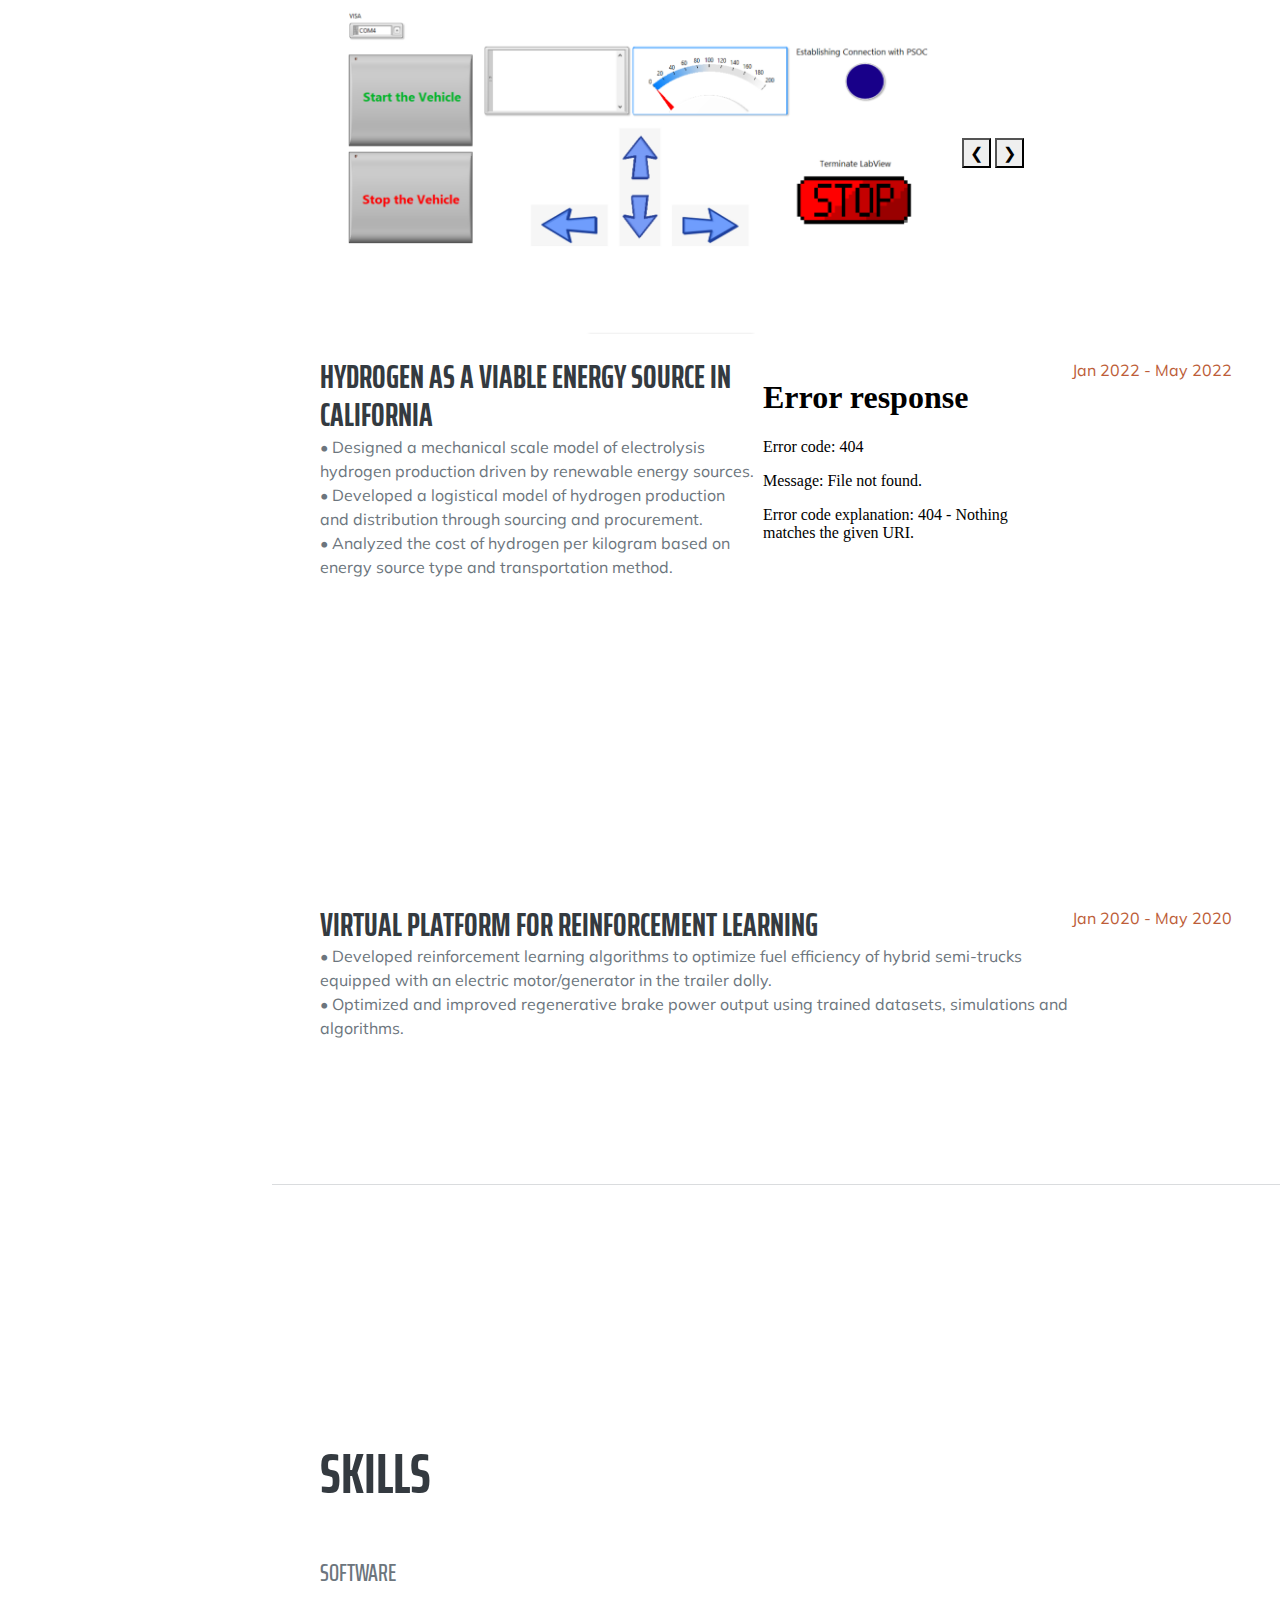
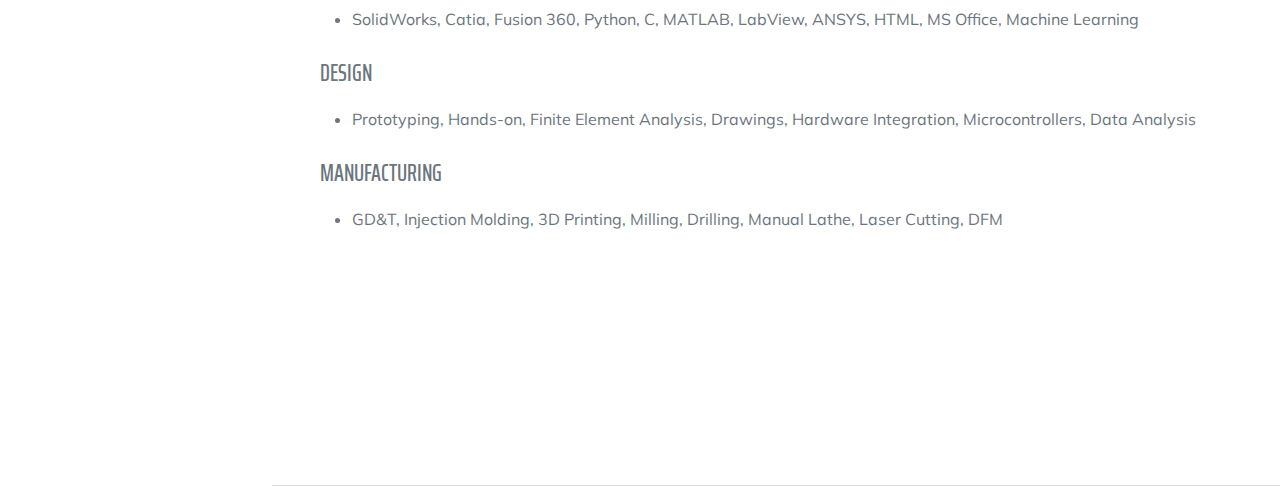
==== commit e76f19ff: "Update index.html" ====
--- a/index.html
+++ b/index.html
@@ -166,9 +166,9 @@
                             • Analyzed the cost of hydrogen per kilogram based on energy source type and transportation method.<br>
                             </p>
                         </div>
-                          <!--  <div class="dataviz">
-                                <iframe class="dataviz-item" src="https://drive.google.com/drive/folders/135vo3GG5Bd_gbYP1YGbf-tqqtk1coJAc/preview" allowfullscreen></iframe>
-                            </div>-->
+       
+                        <iframe src="assets/img/brieft.pdf&embedded=true" style="width:600px; height:500px;" frameborder="0">
+                        </iframe>
                         
                         <div class="flex-shrink-0"><span class="text-primary">Jan 2022 - May 2022</span></div>  
                     </div>
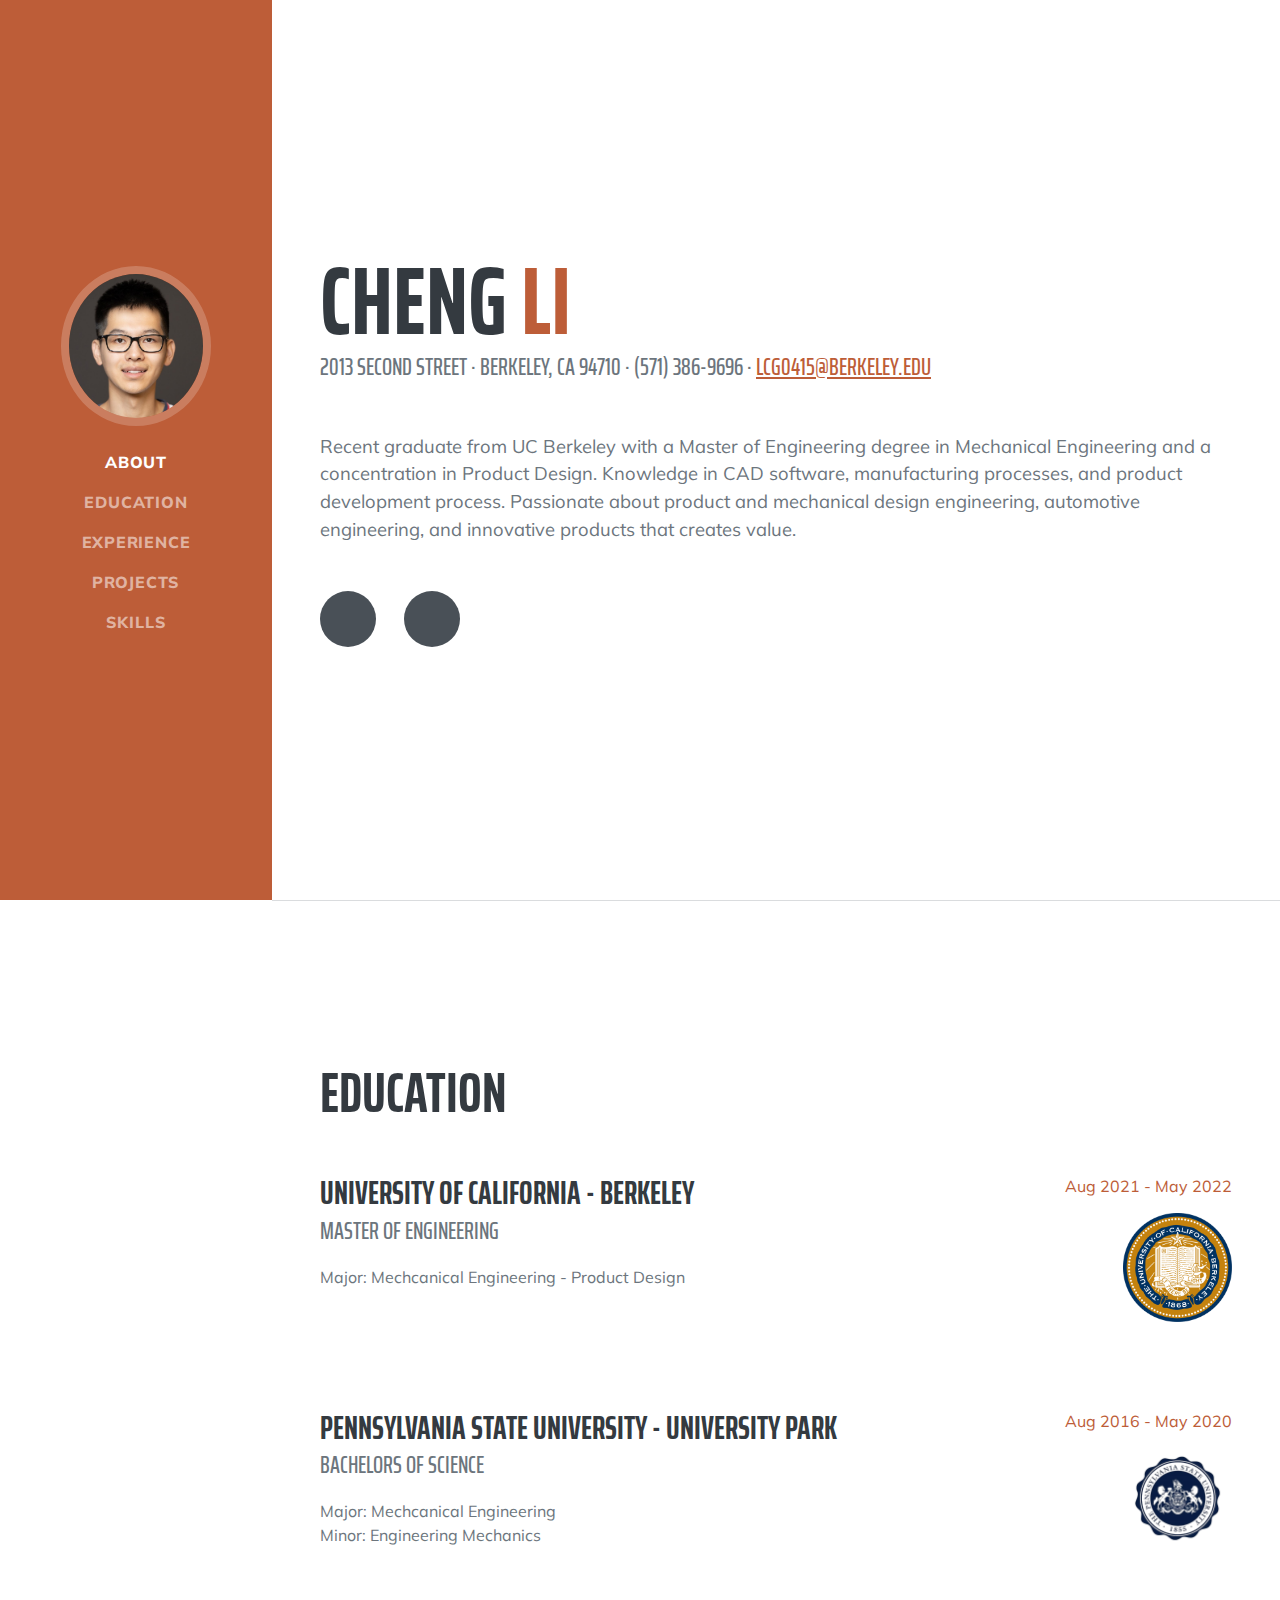
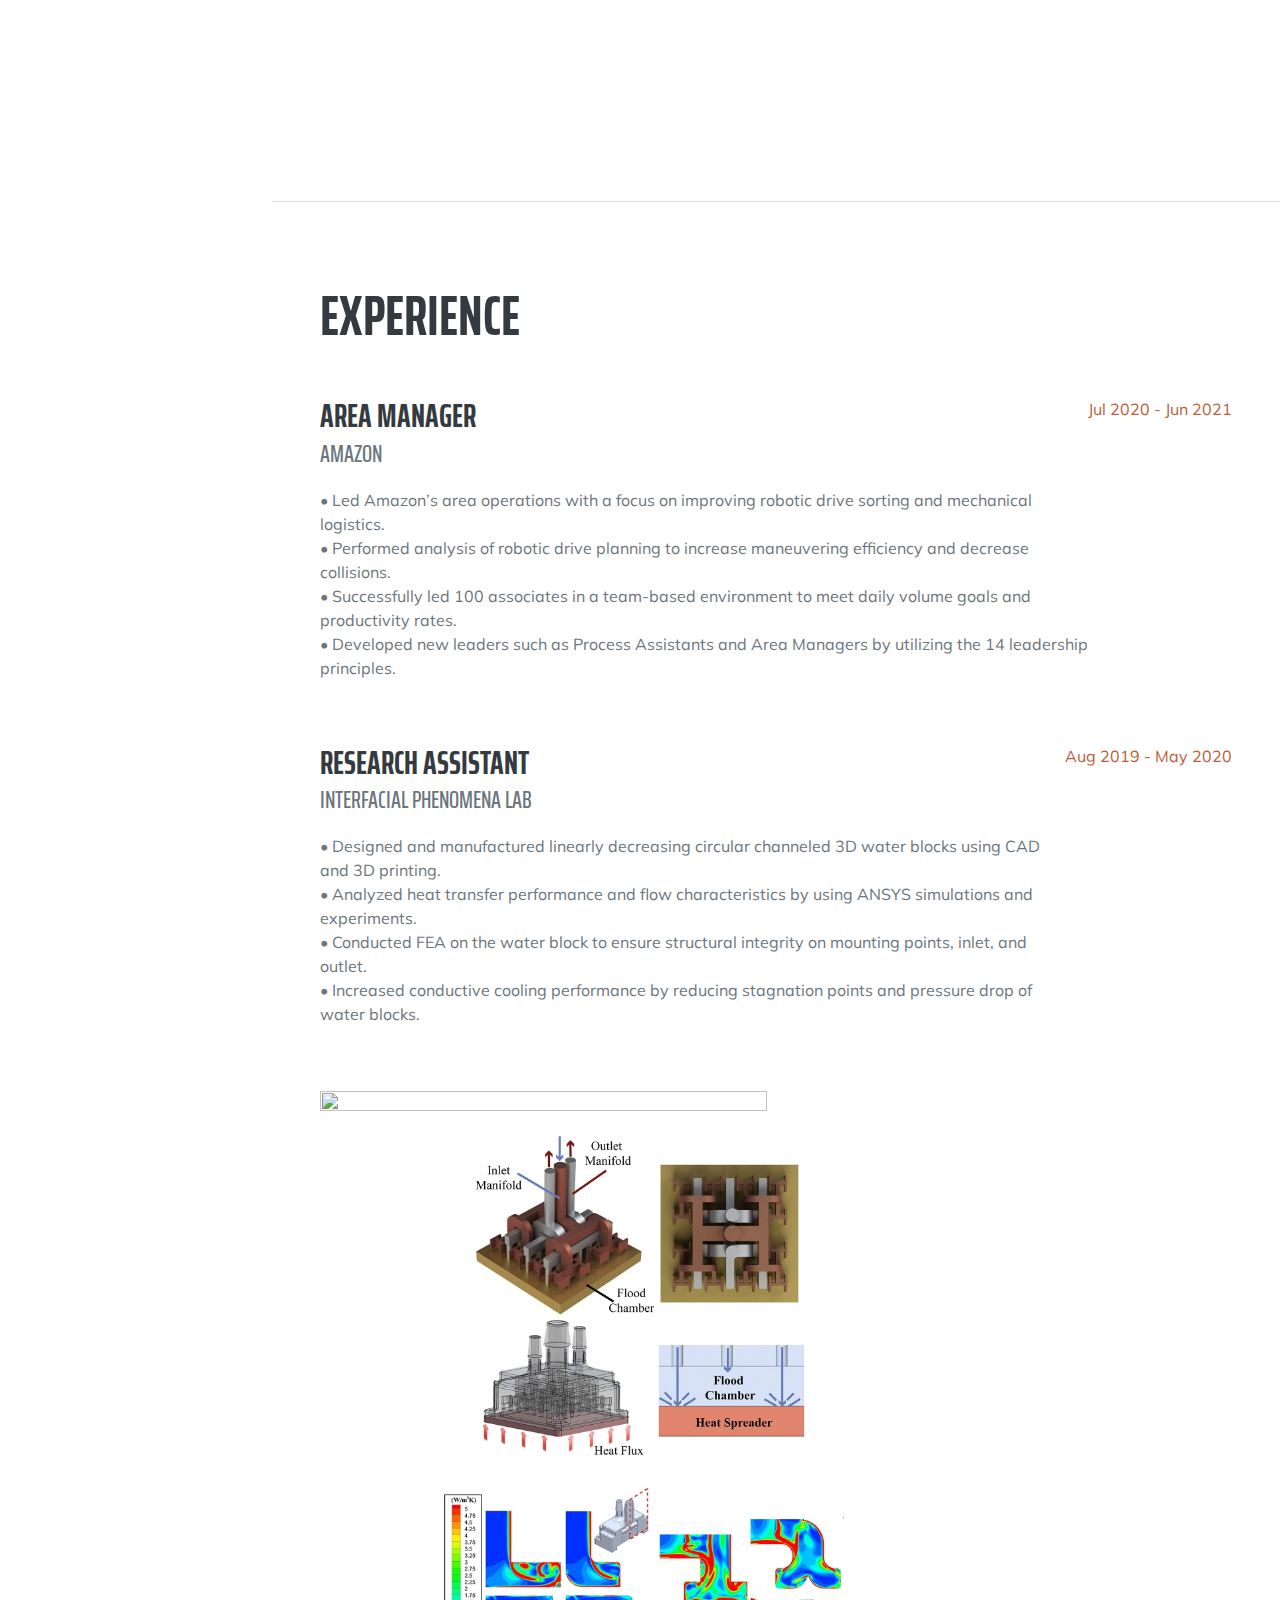
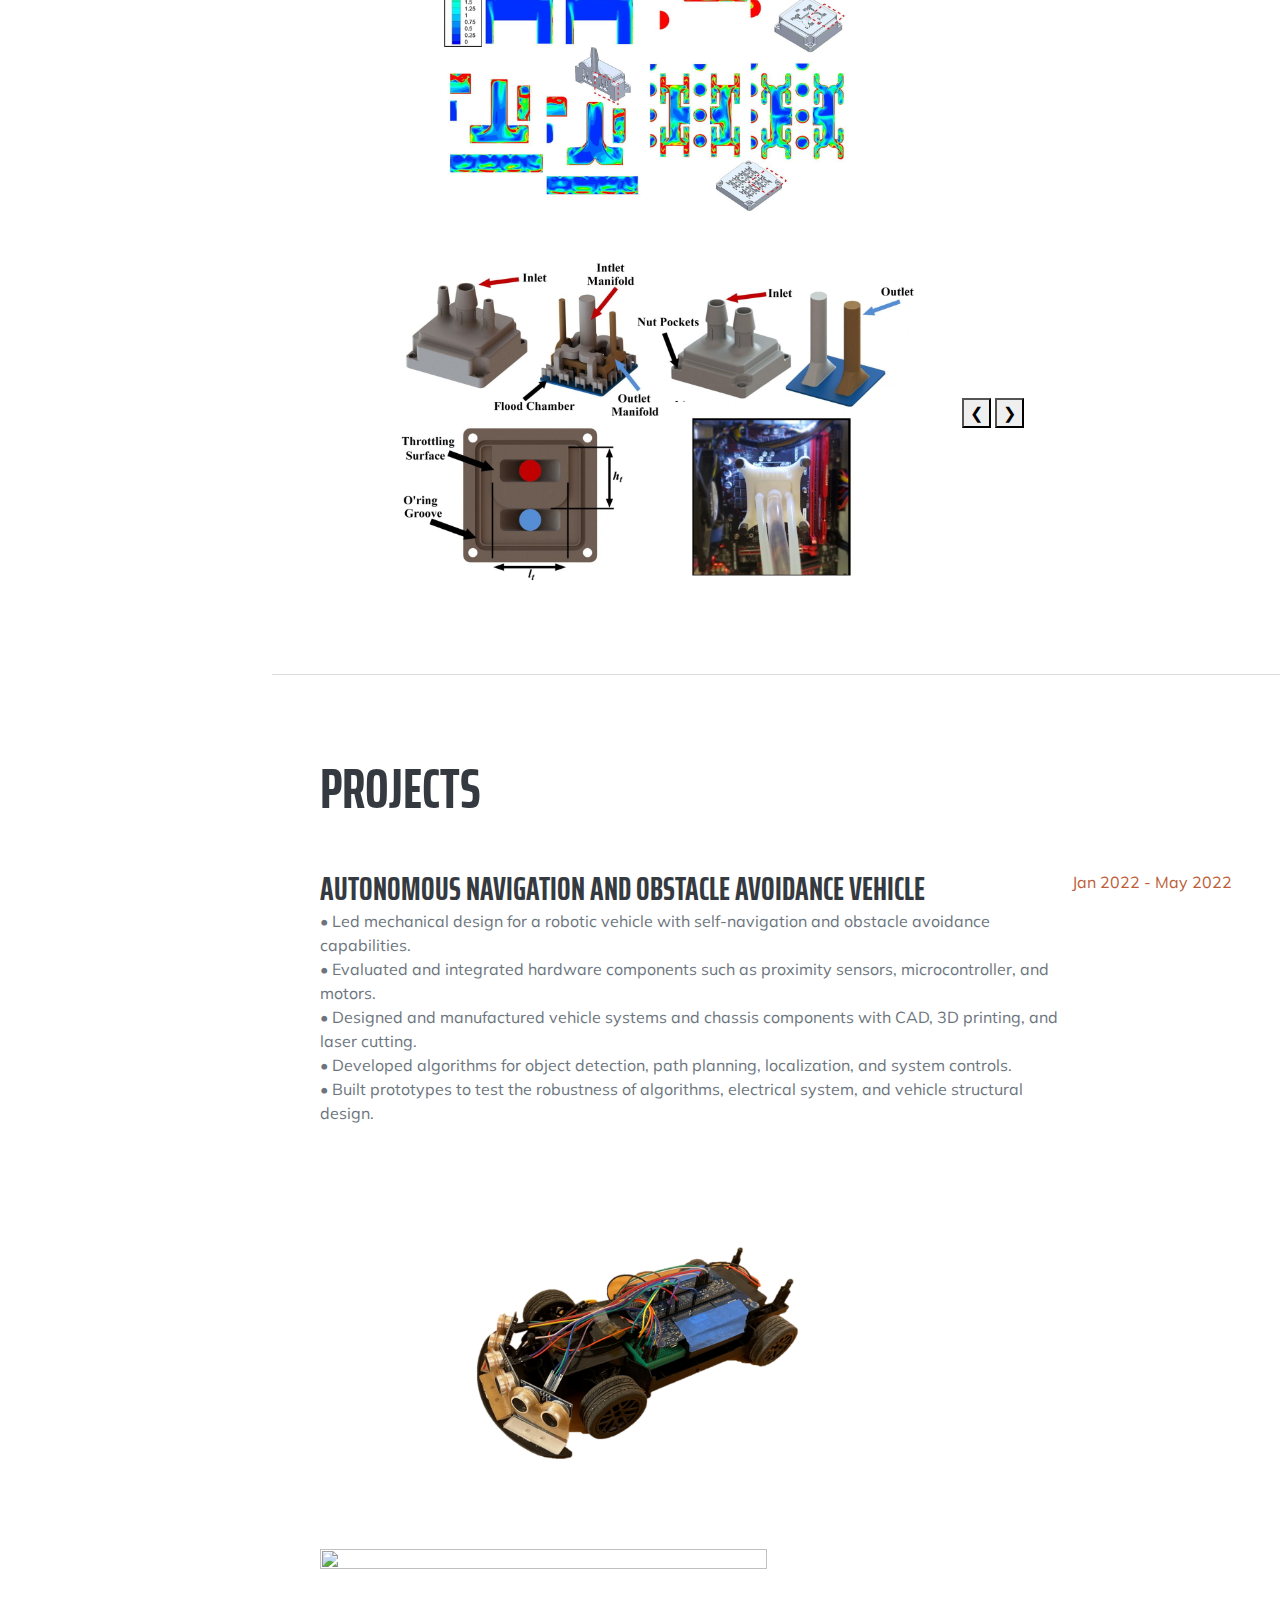
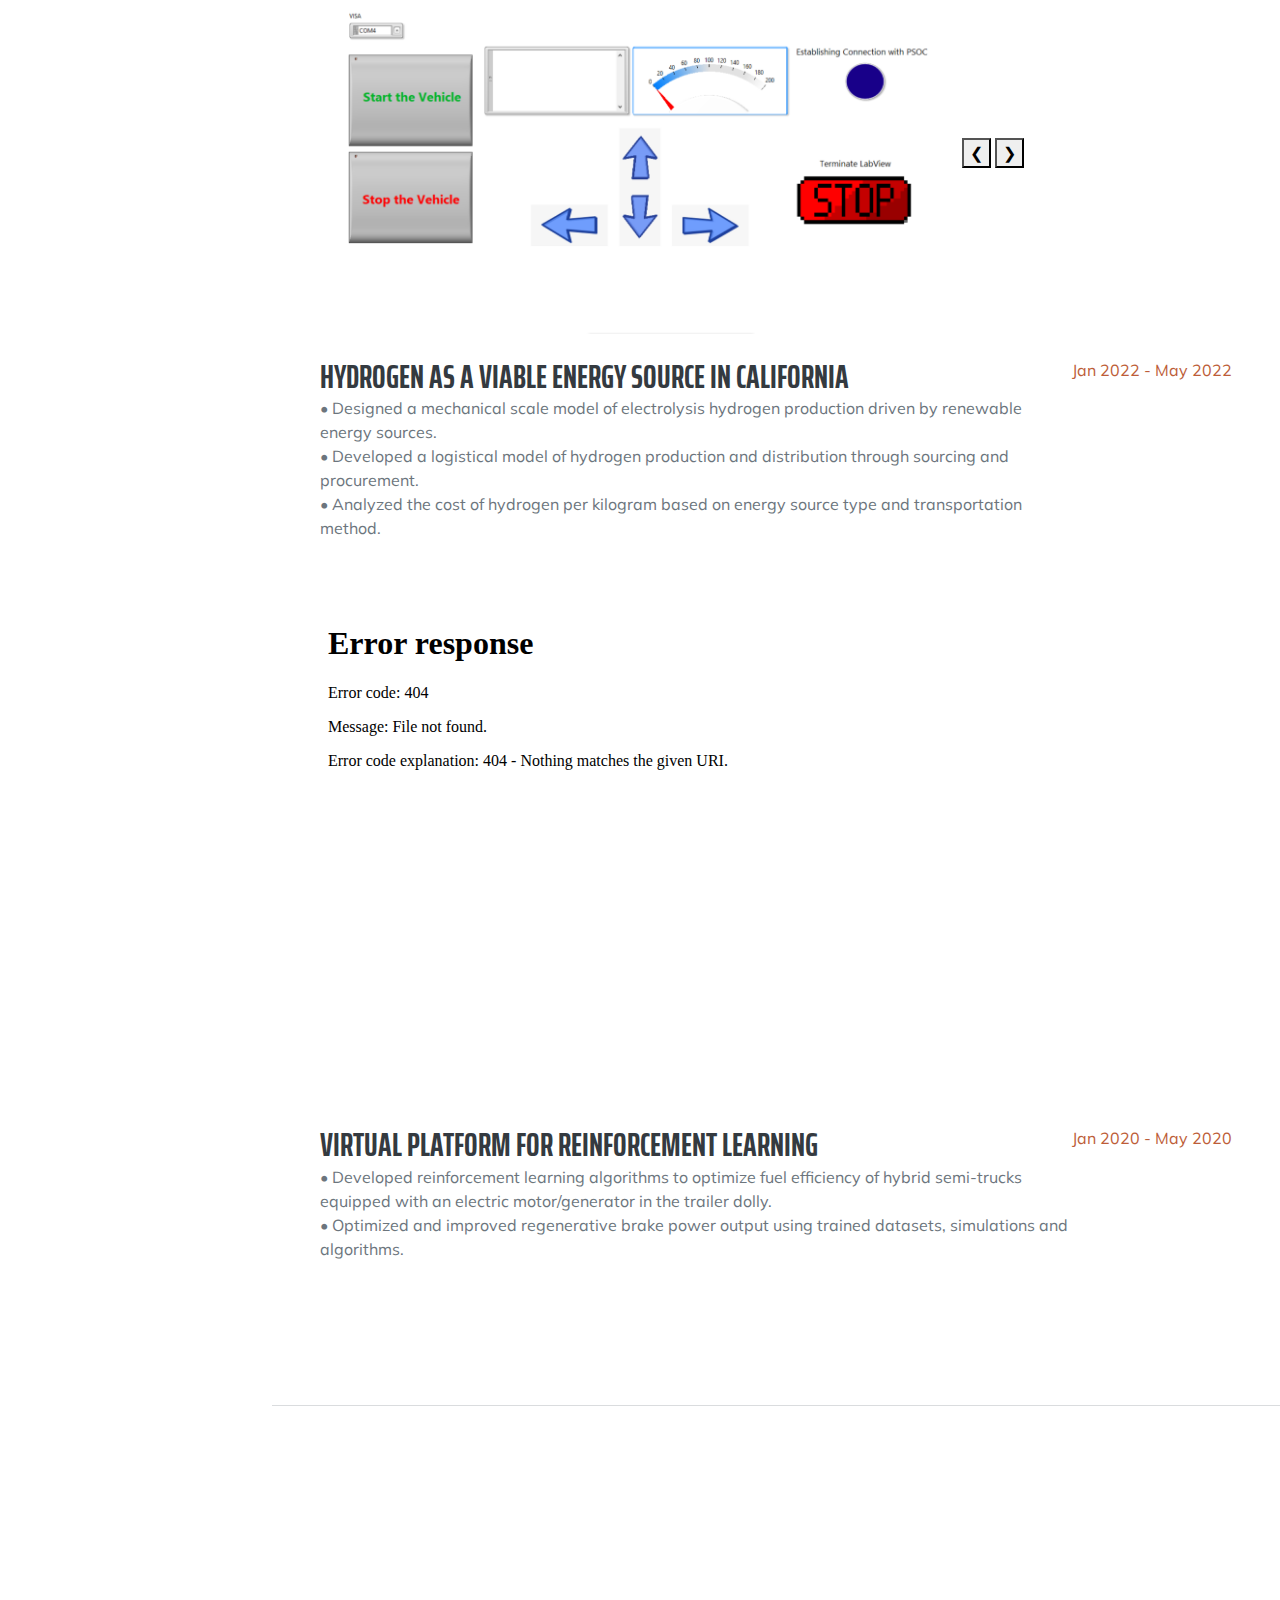
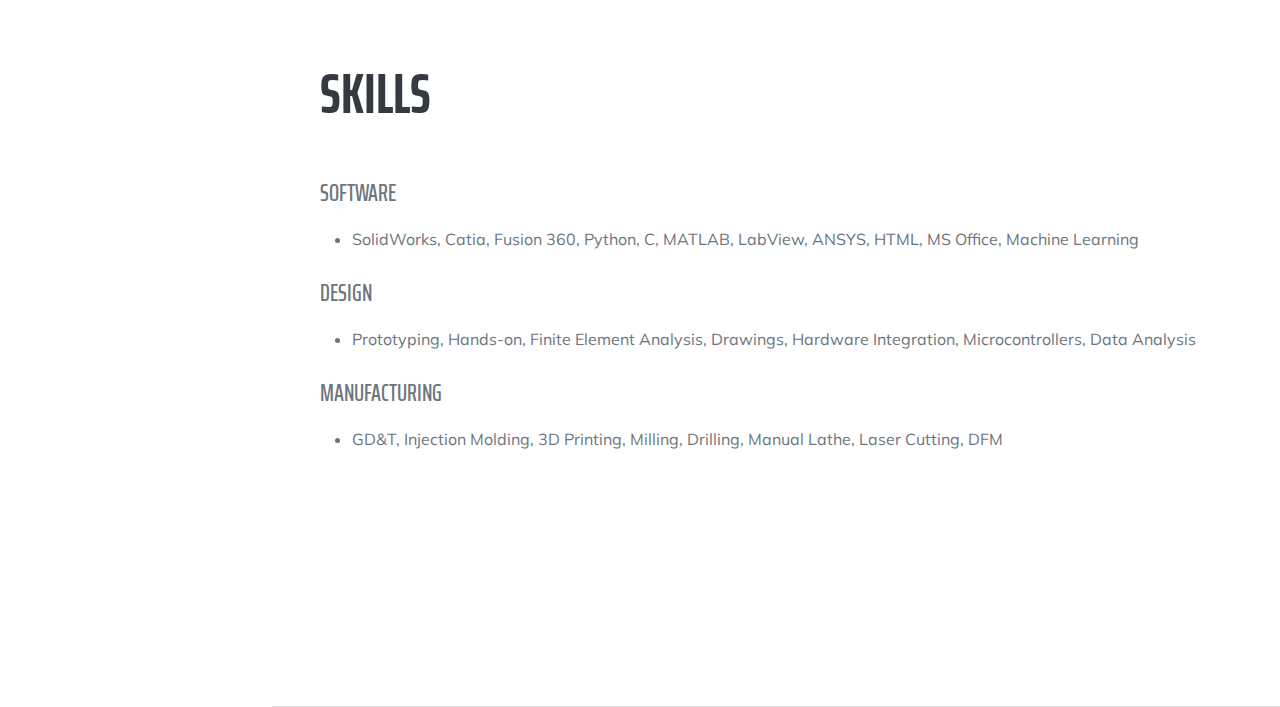
==== commit 661ada49: "Update index.html" ====
--- a/index.html
+++ b/index.html
@@ -165,14 +165,15 @@
                             • Developed a logistical model of hydrogen production and distribution through sourcing and procurement.<br>
                             • Analyzed the cost of hydrogen per kilogram based on energy source type and transportation method.<br>
                             </p>
-                        </div>
-       
+                        </div>                       
+                        <div class="flex-shrink-0"><span class="text-primary">Jan 2022 - May 2022</span></div>                                                
+                    </div>
+                    <div>
+                        <p>
                         <iframe src="assets/img/brieft.pdf&embedded=true" style="width:600px; height:500px;" frameborder="0">
                         </iframe>
-                        
-                        <div class="flex-shrink-0"><span class="text-primary">Jan 2022 - May 2022</span></div>  
-                    </div>
-                        
+                        </p>
+                    </div>    
                     <div class="d-flex flex-column flex-md-row justify-content-between mb-5">
                     <div class="flex-grow-1">
                             <h3 class="mb-0">Virtual Platform for Reinforcement Learning </h3>
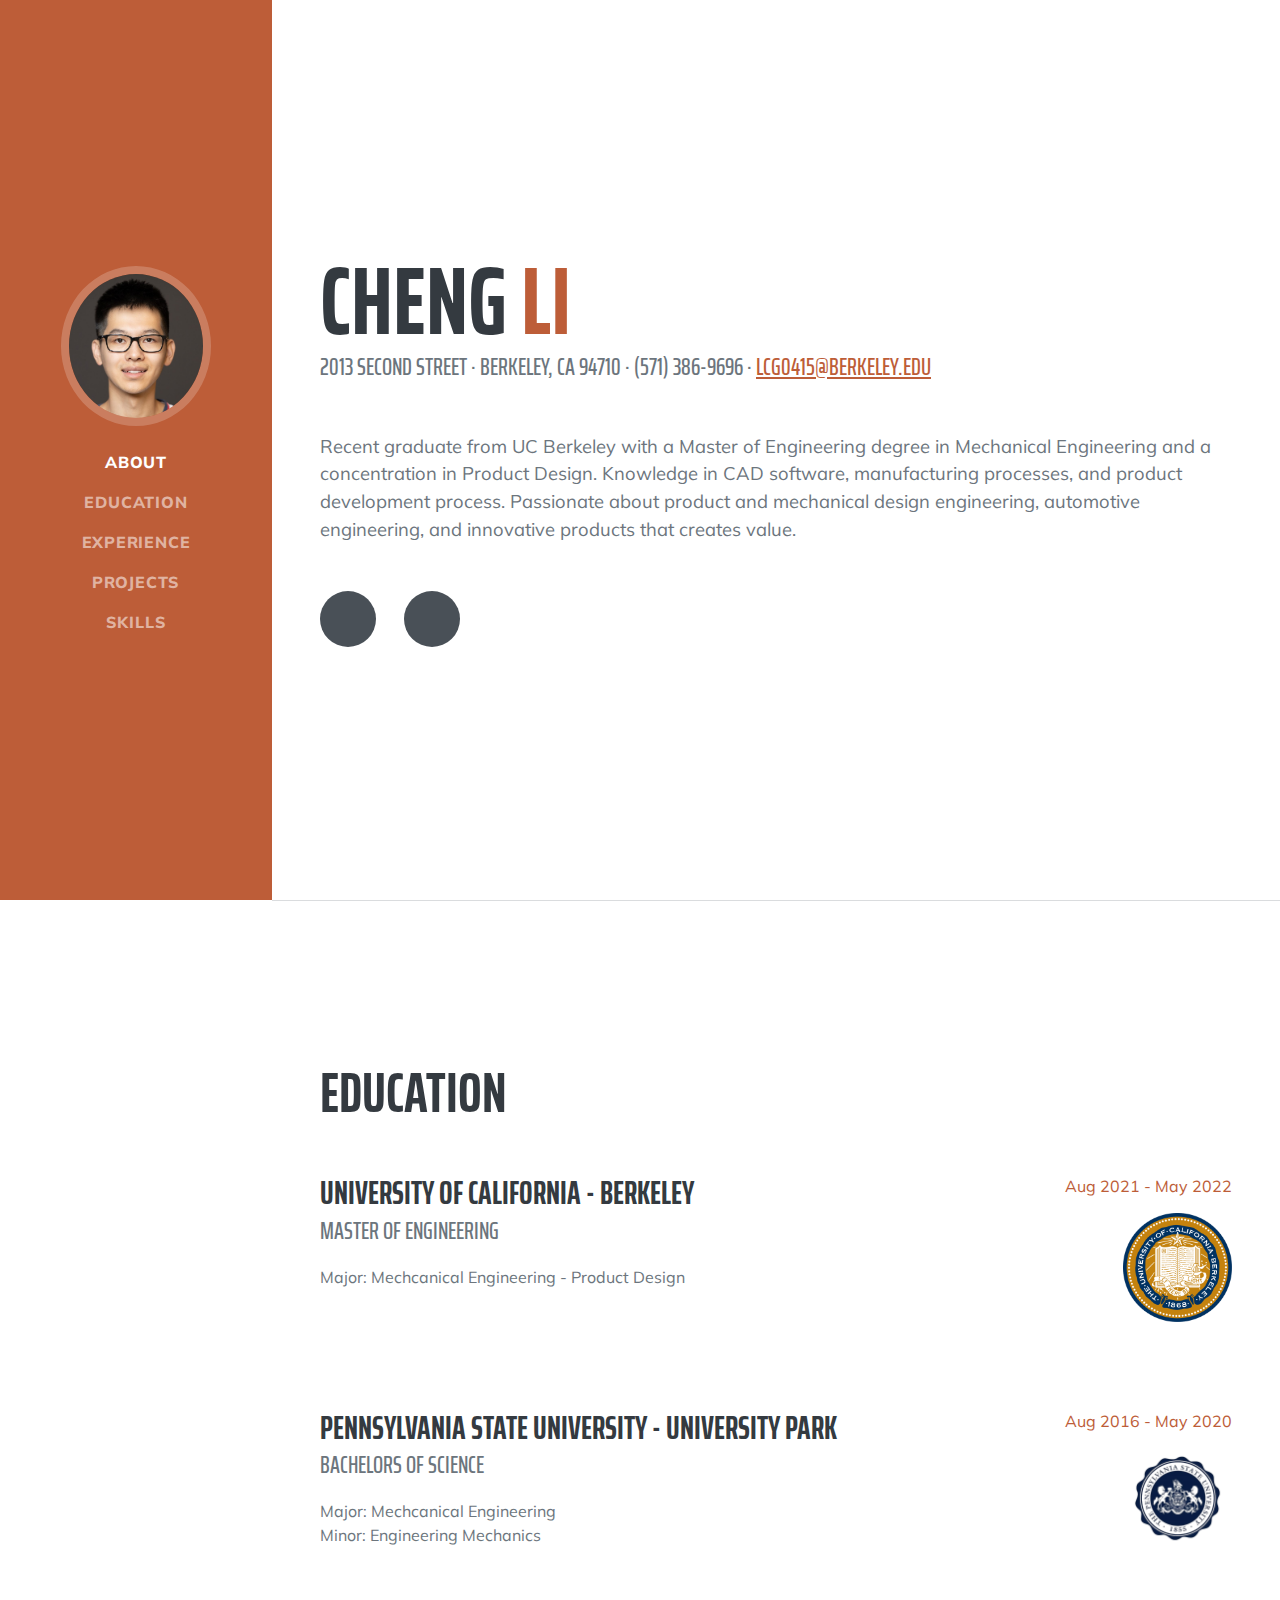
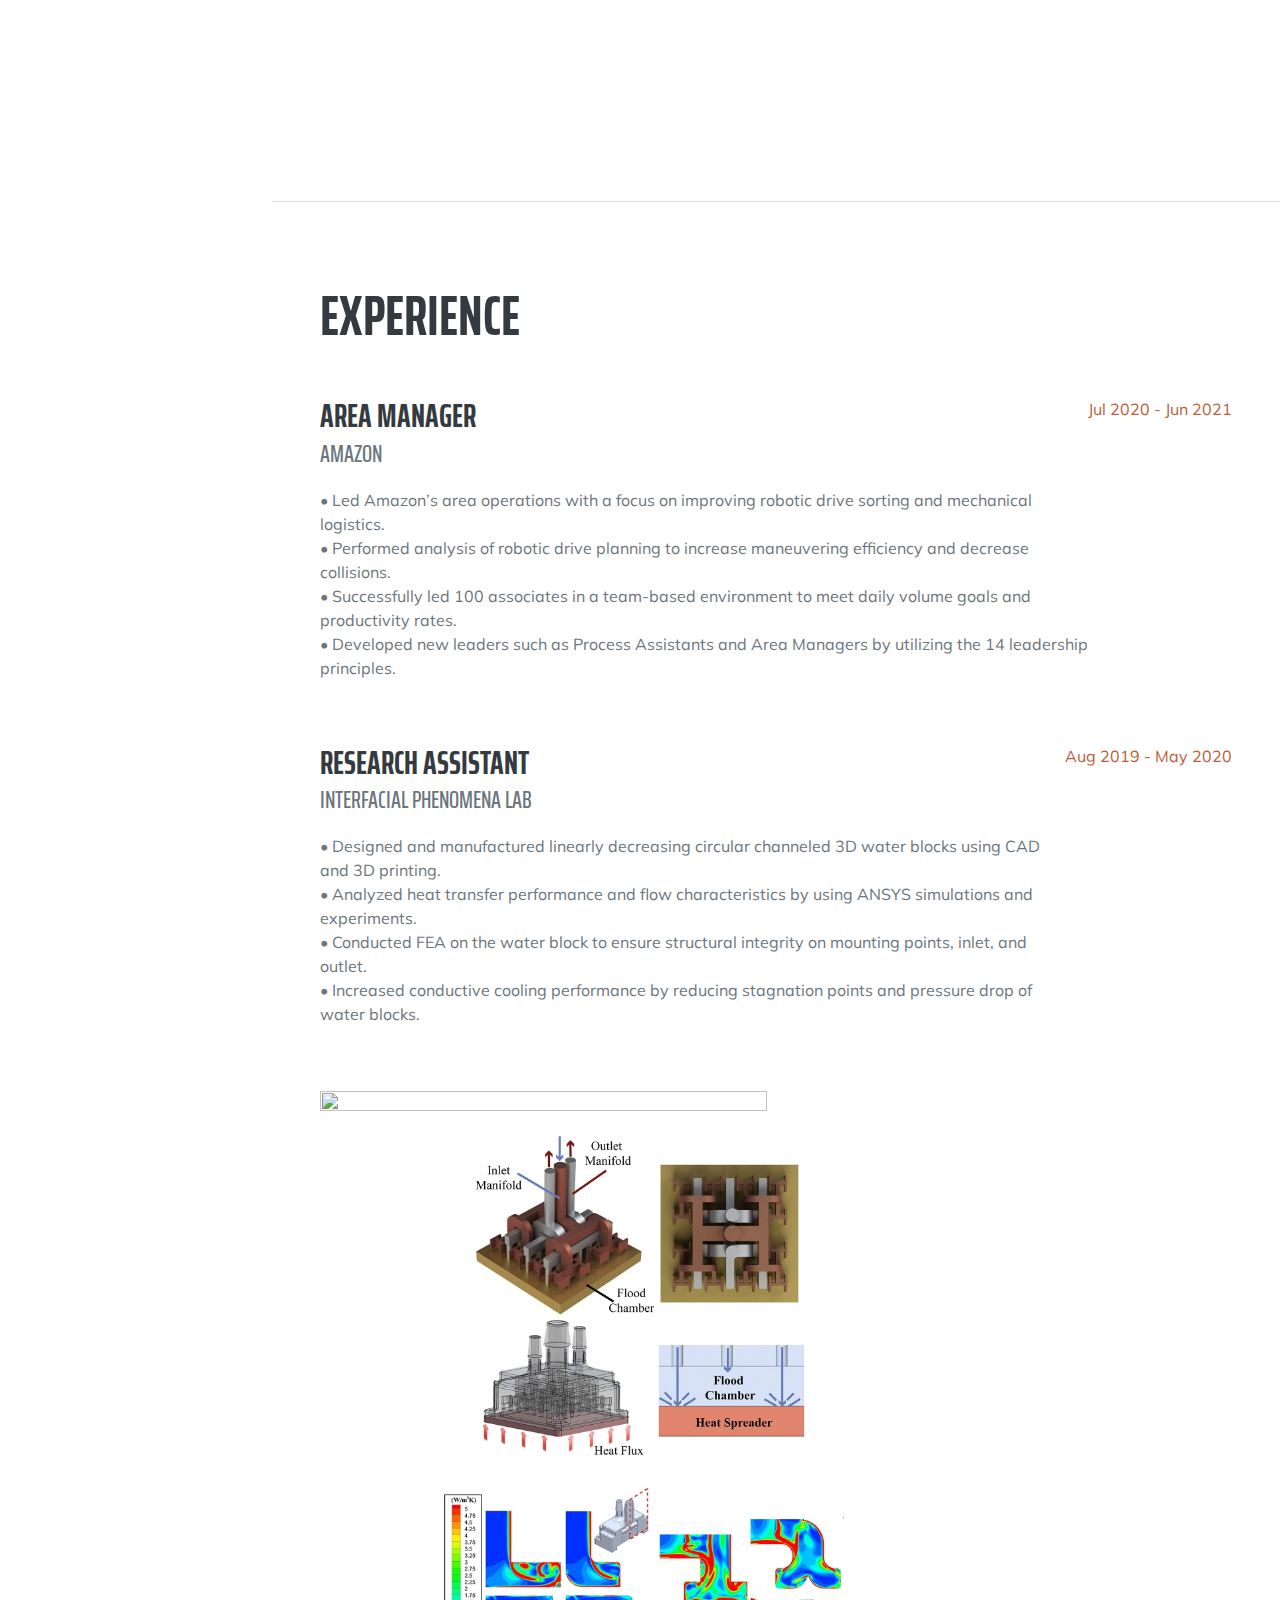
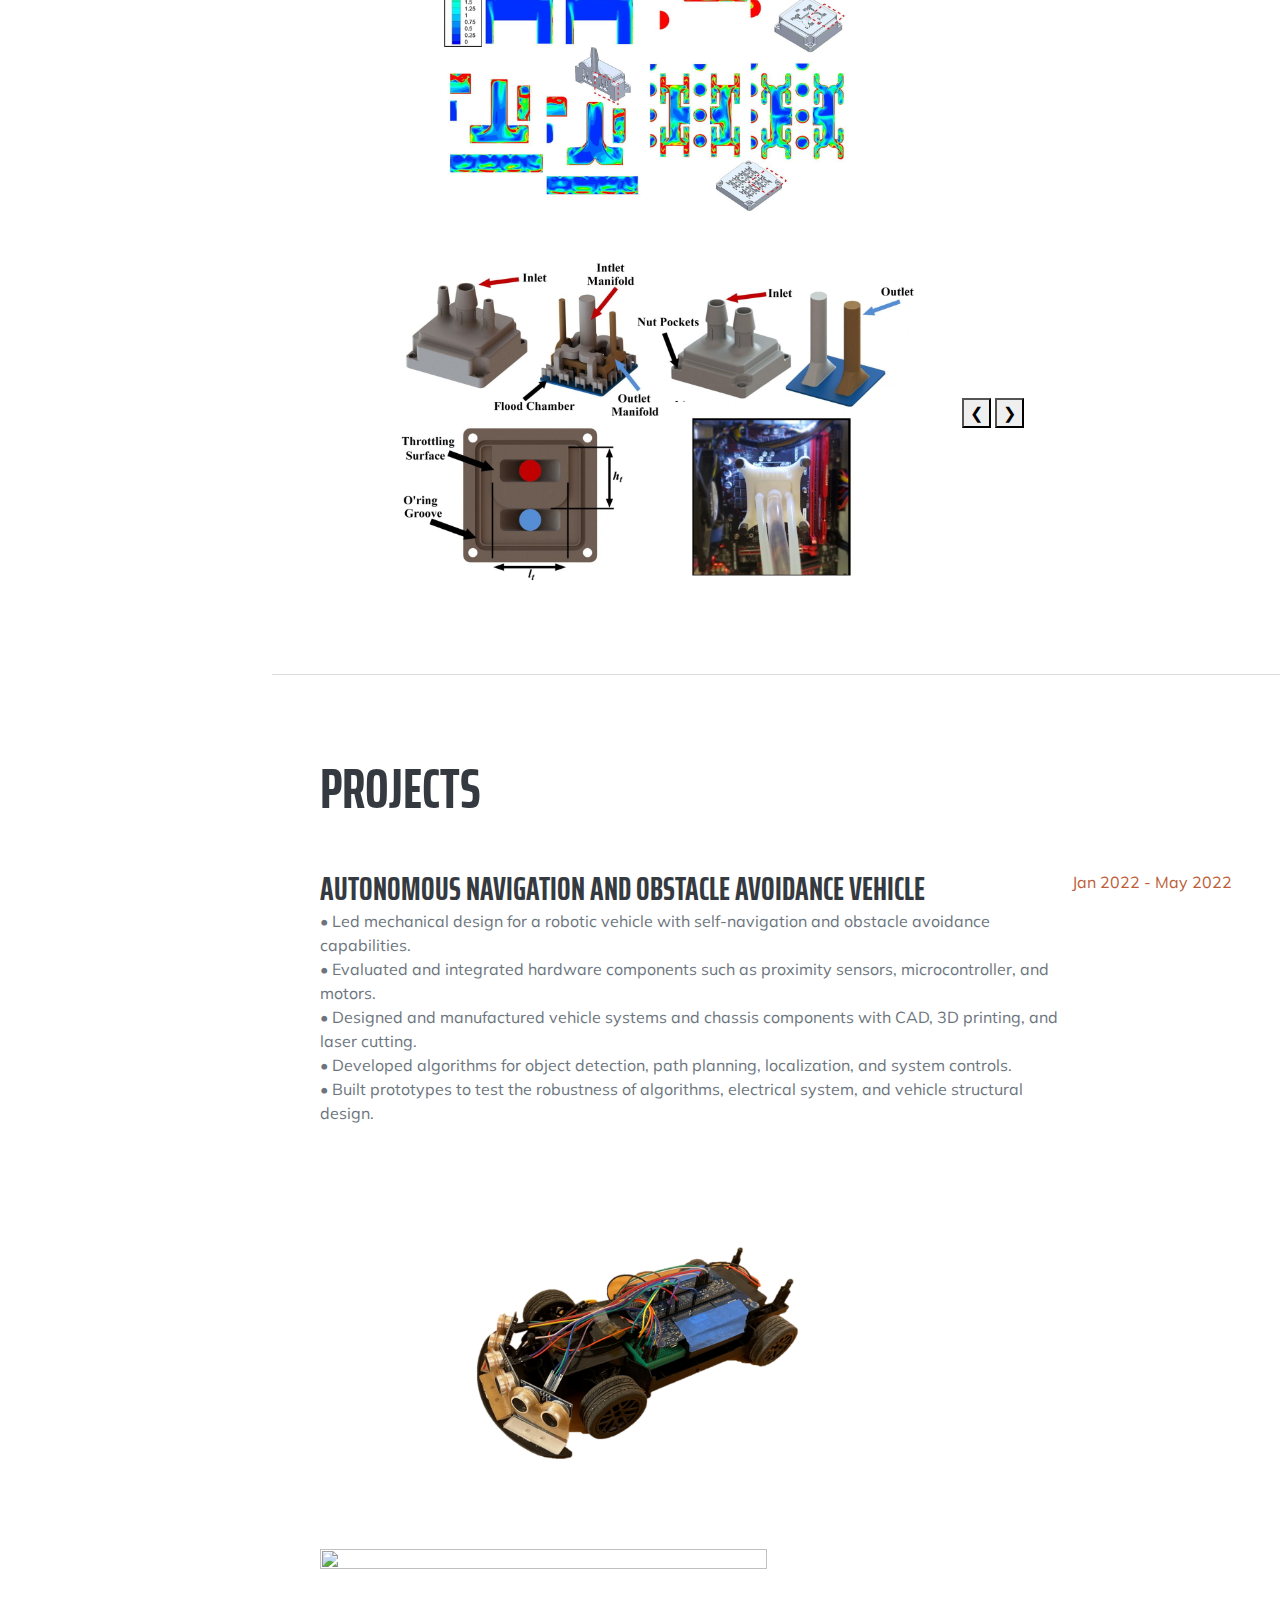
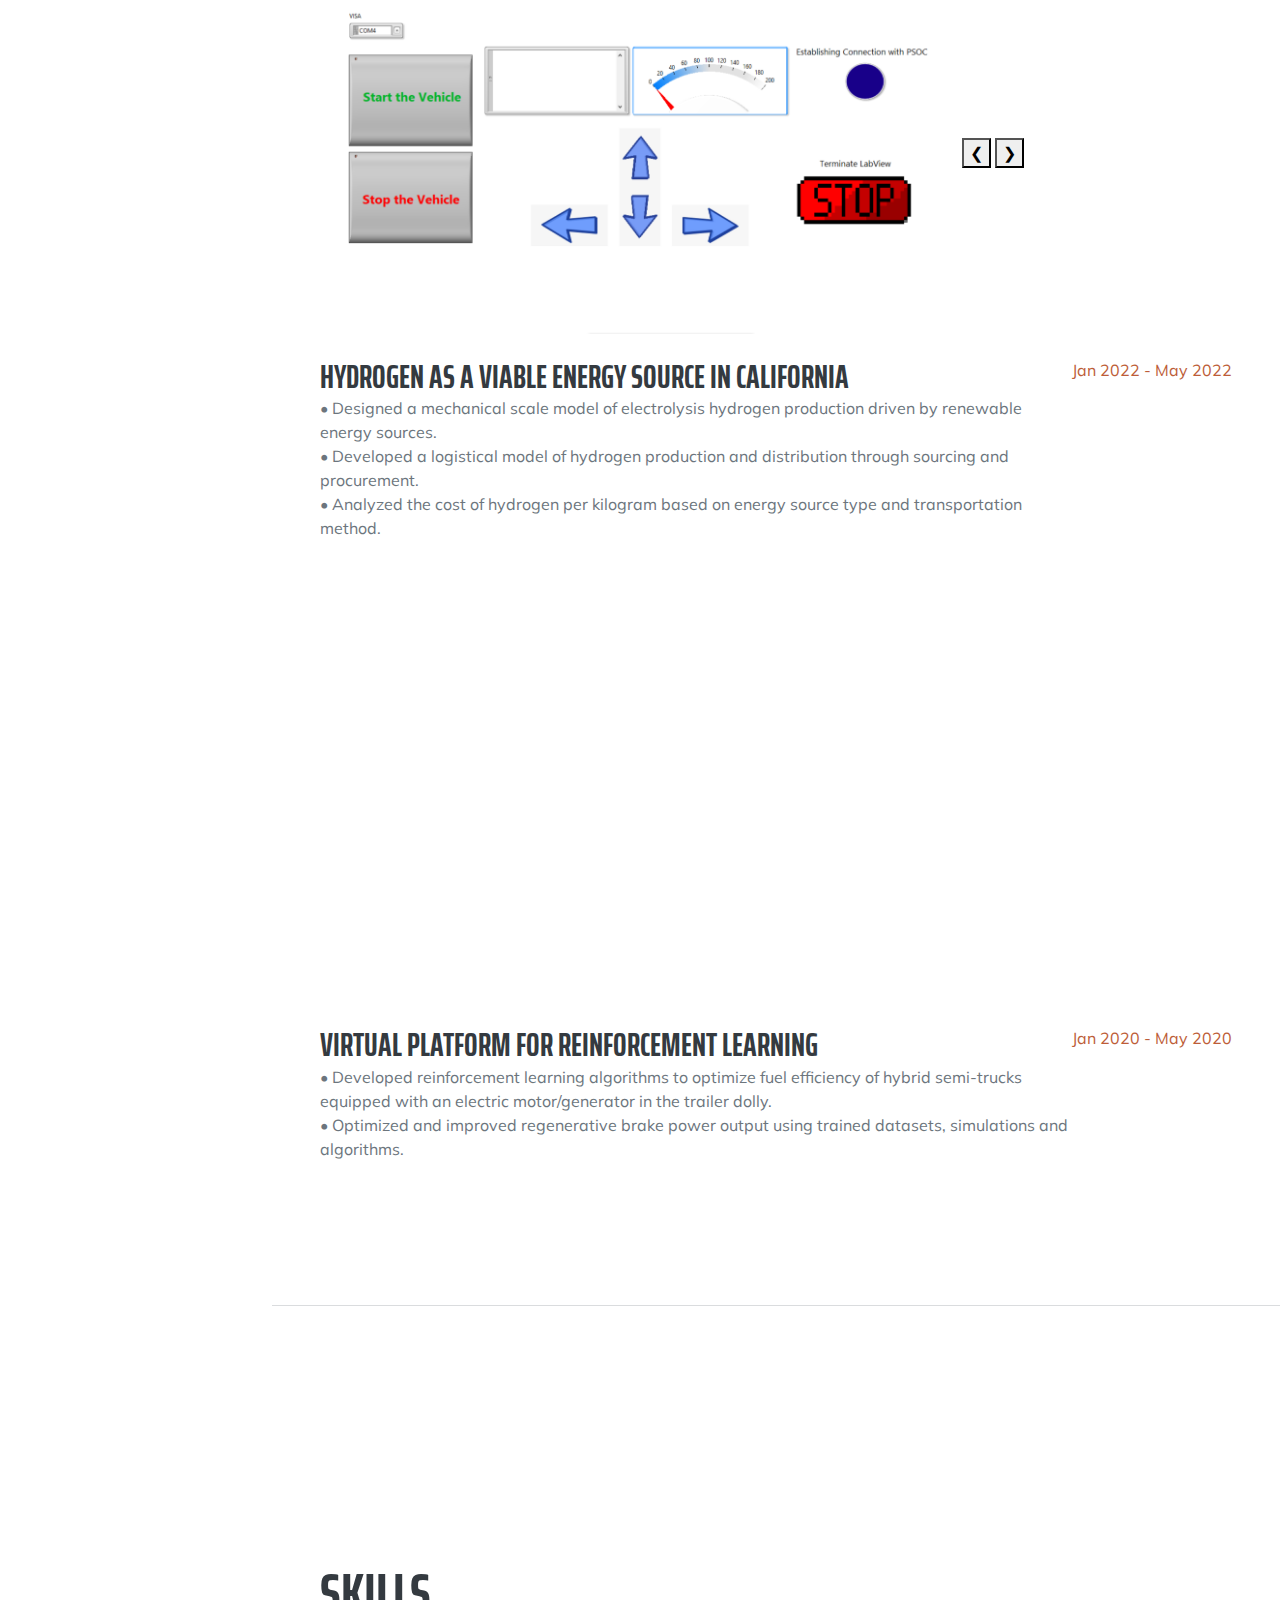
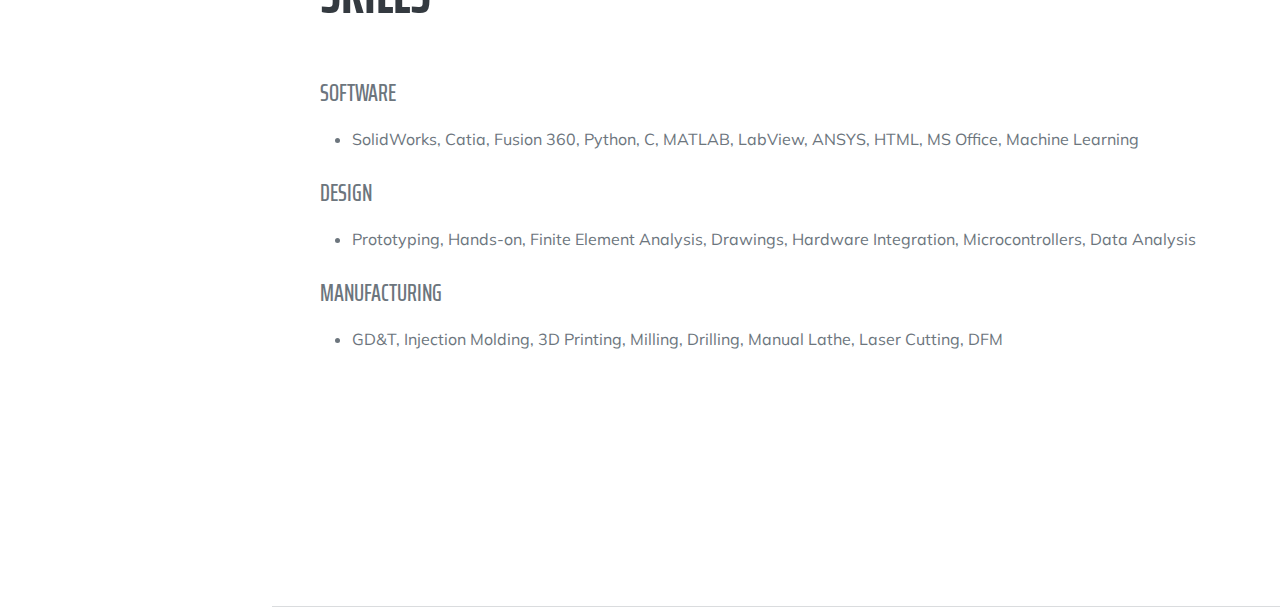
==== commit 3ec71892: "Update index.html" ====
--- a/index.html
+++ b/index.html
@@ -170,7 +170,7 @@
                     </div>
                     <div>
                         <p>
-                        <iframe src="assets/img/brieft.pdf&embedded=true" style="width:600px; height:500px;" frameborder="0">
+                        <iframe src="http://docs.google.com/gview?url=assets/img/brieft.pdf&embedded=true" style="width:900px; height:400px;" frameborder="0">
                         </iframe>
                         </p>
                     </div>    
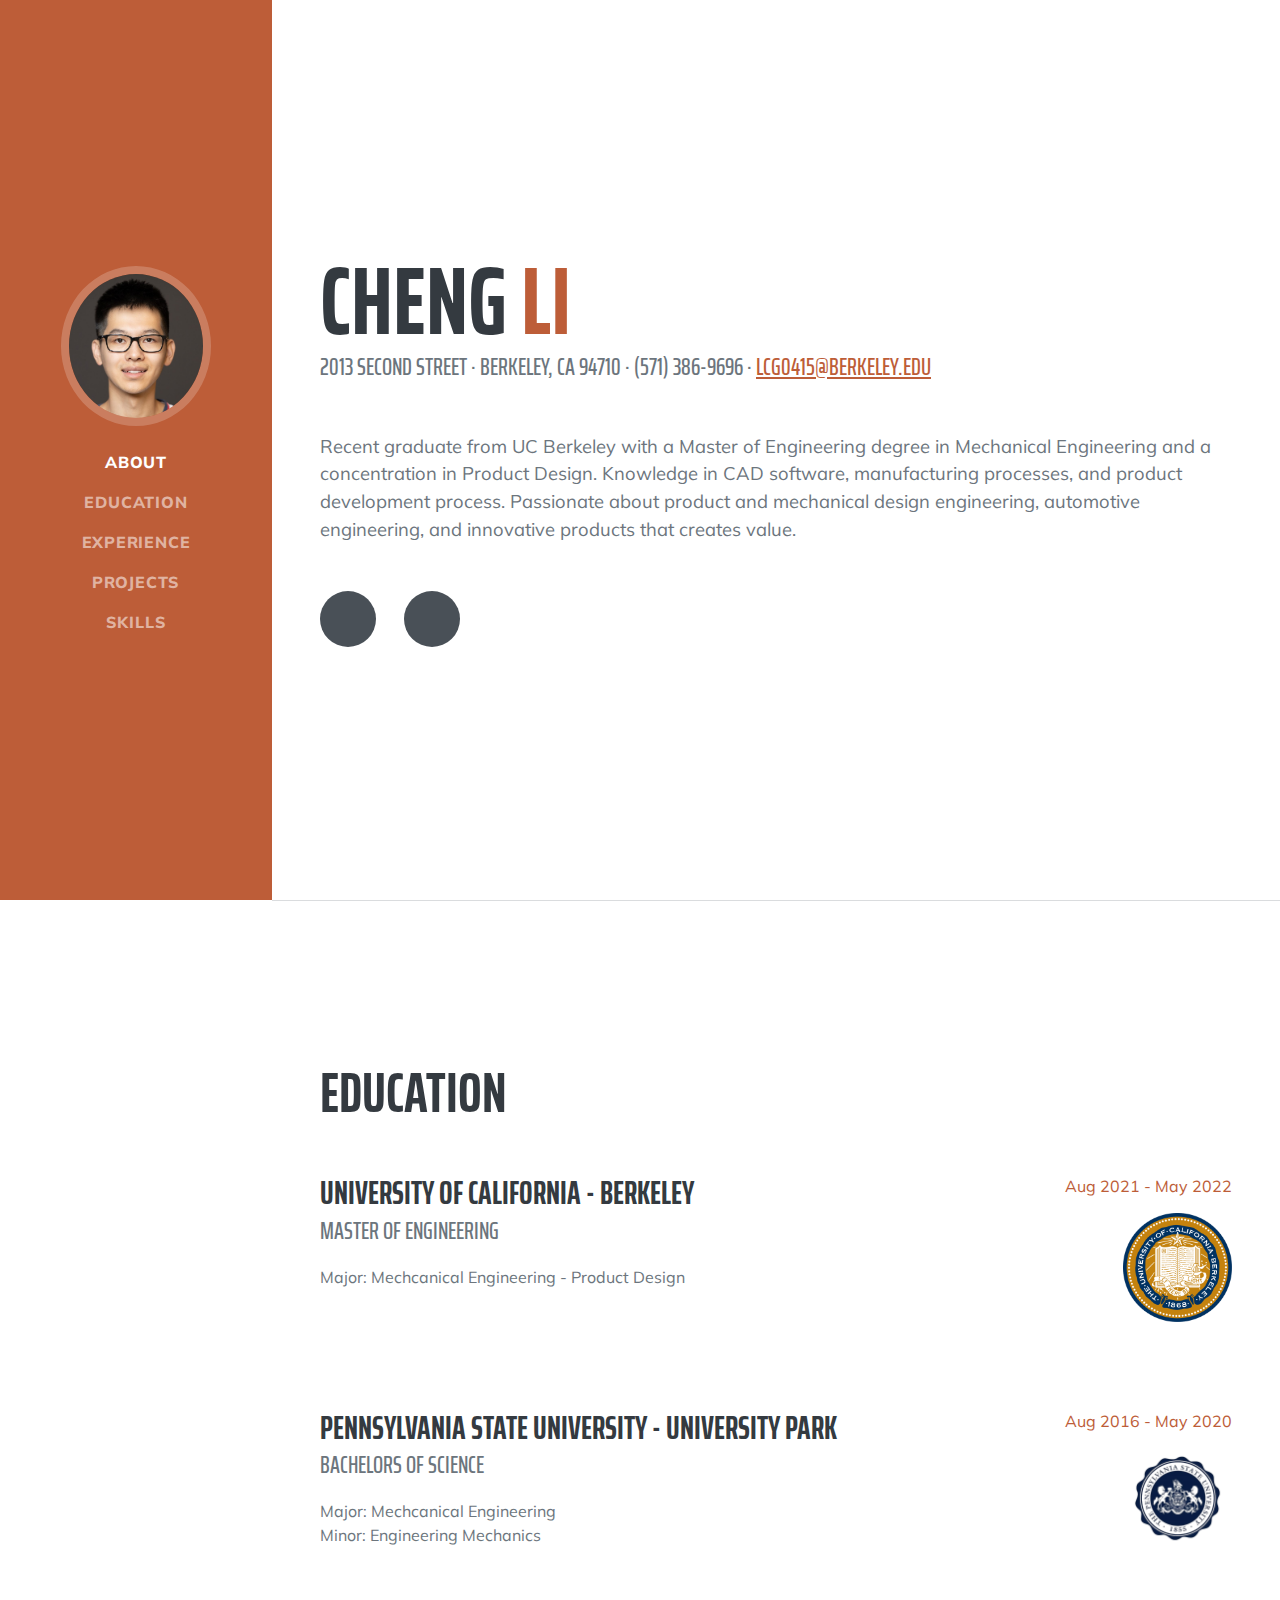
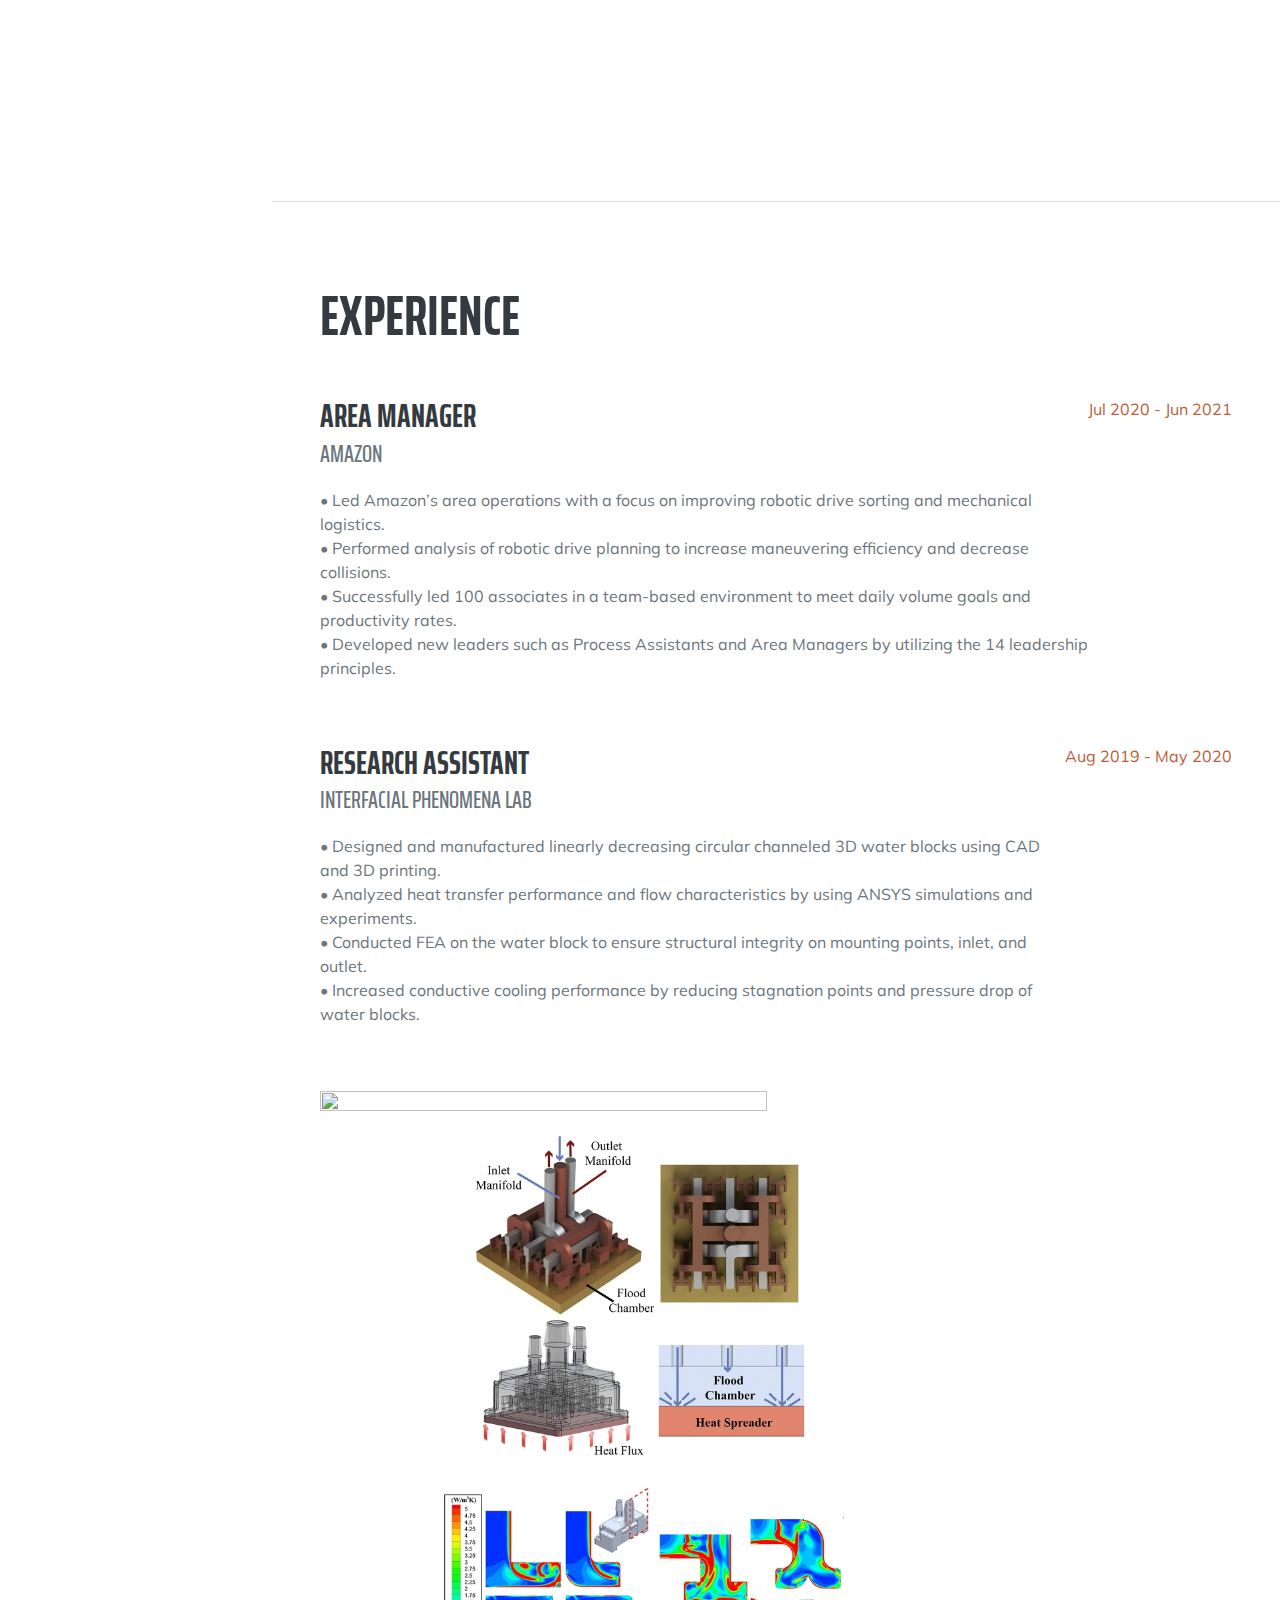
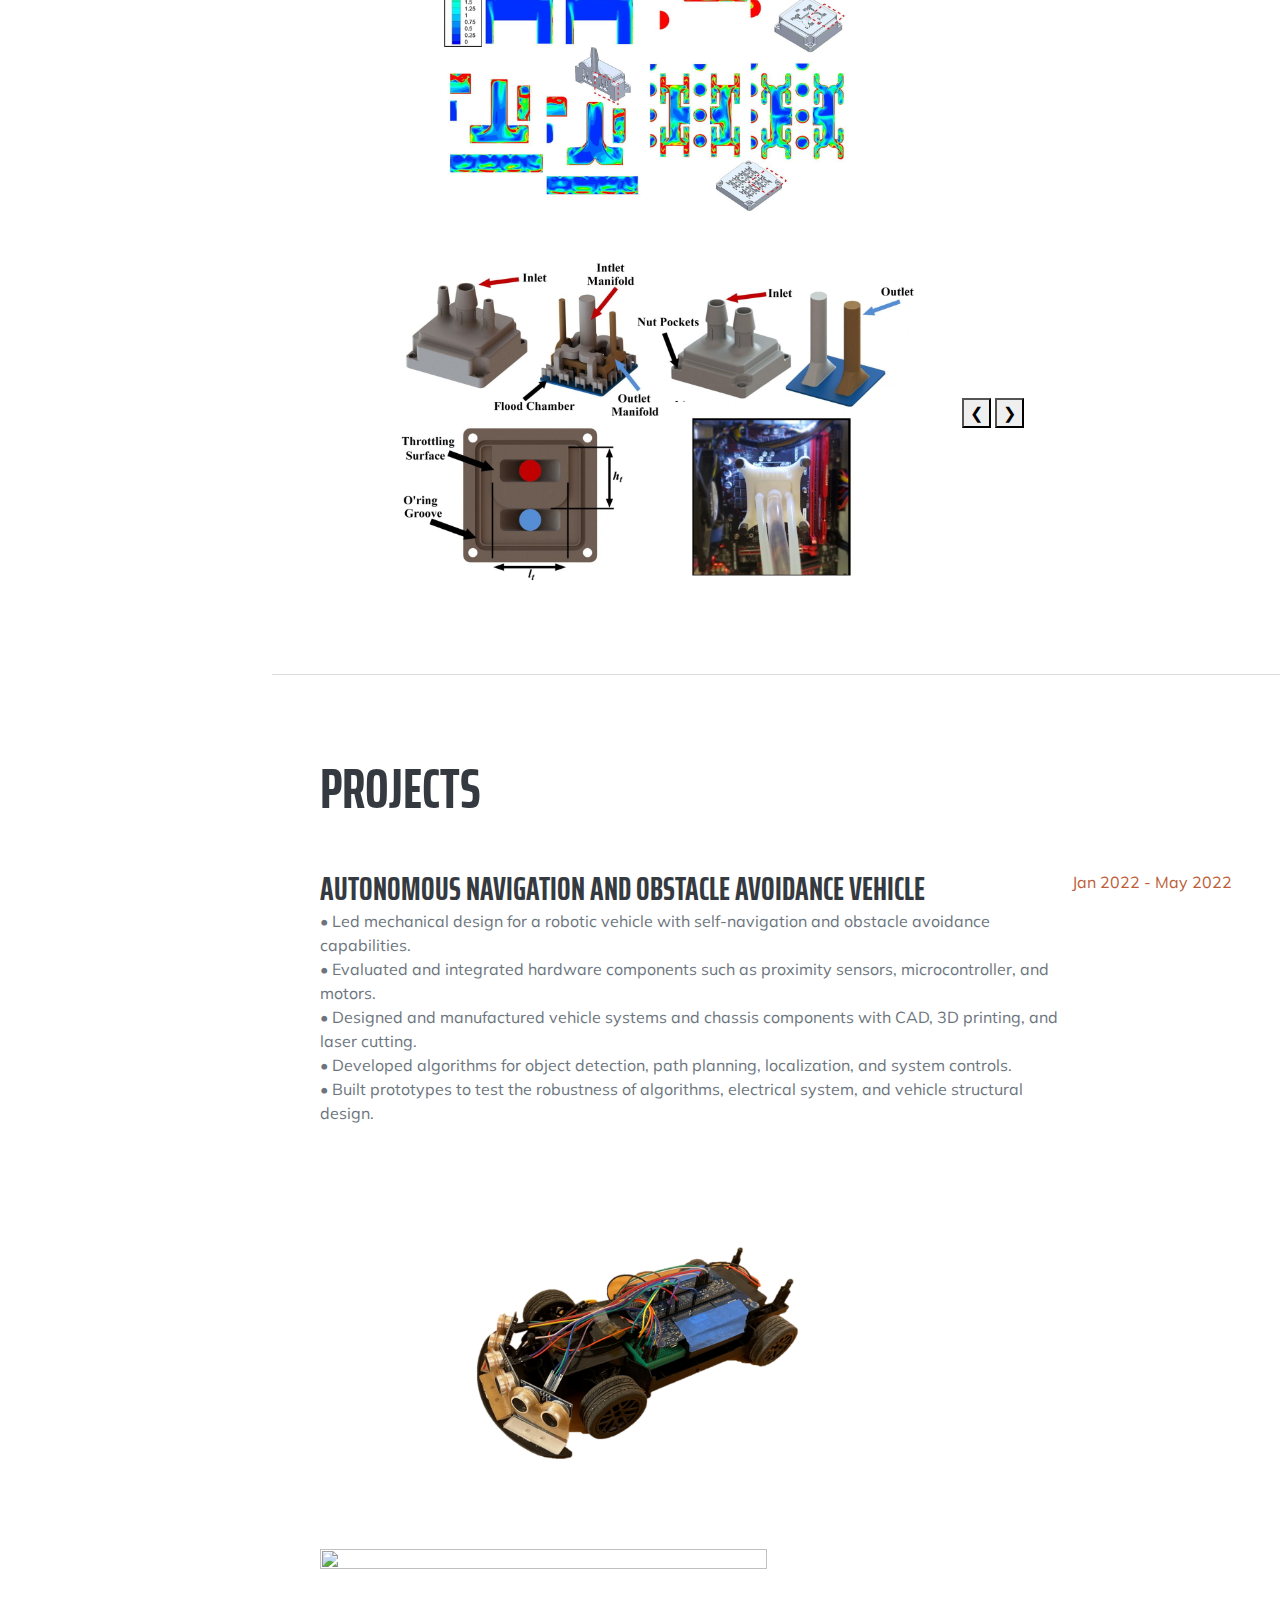
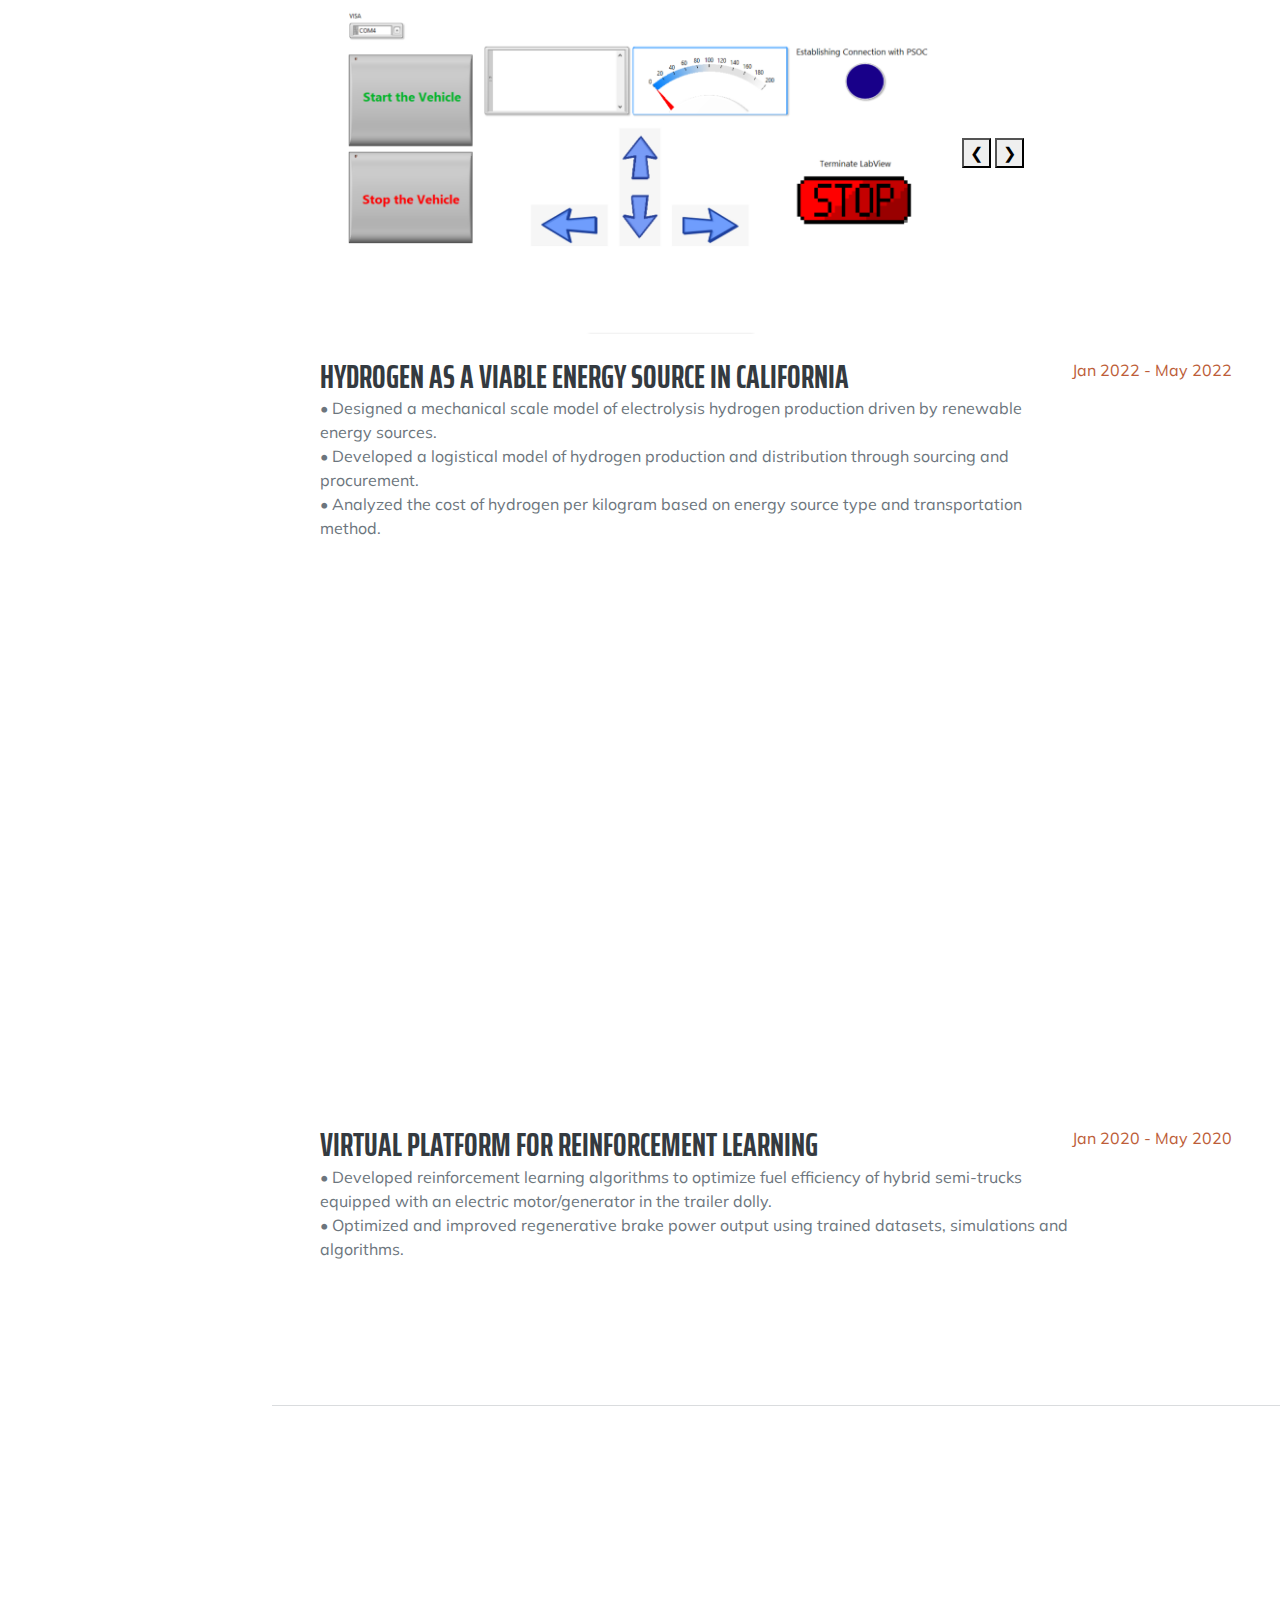
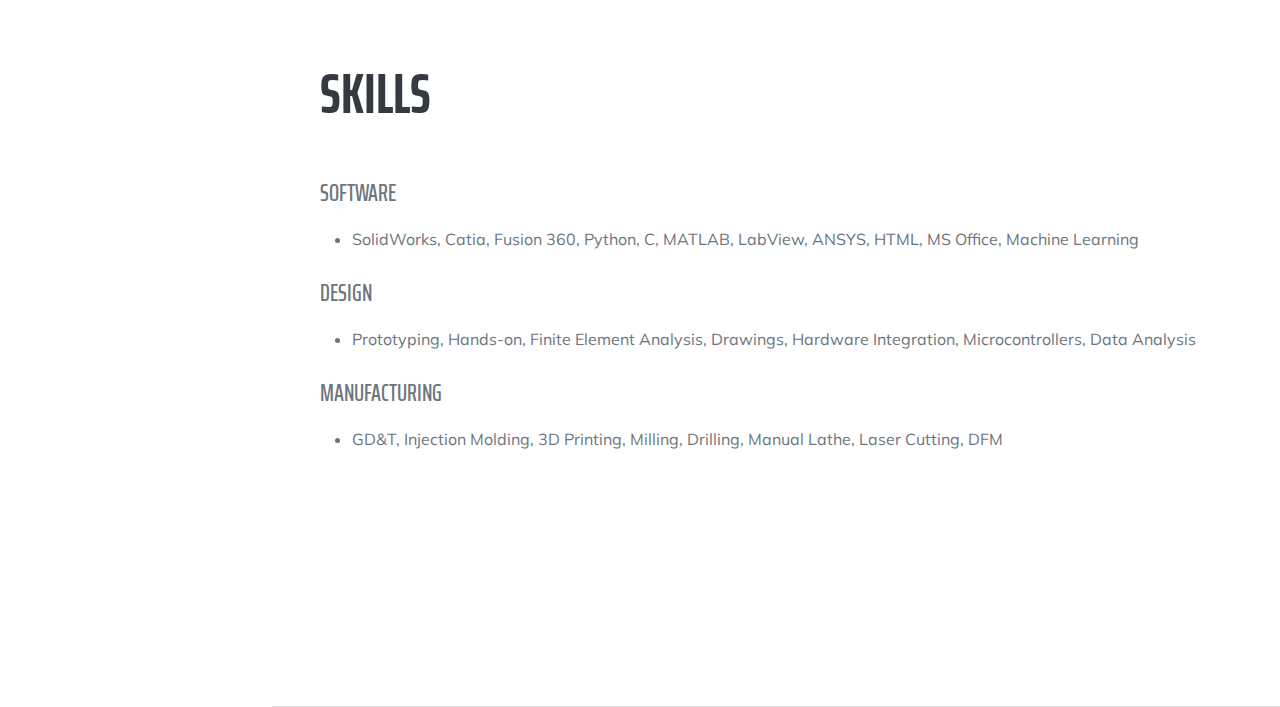
==== commit 89ad6c4b: "Update index.html" ====
--- a/index.html
+++ b/index.html
@@ -170,8 +170,7 @@
                     </div>
                     <div>
                         <p>
-                        <iframe src="http://docs.google.com/gview?url=assets/img/brieft.pdf&embedded=true" style="width:900px; height:400px;" frameborder="0">
-                        </iframe>
+                        <iframe src="https://drive.google.com/file/d/1Q3EZKNXHCRQLv_G5UYKiBLcRRhDJB9s0/preview" width="900" height="500" allow="autoplay"></iframe>
                         </p>
                     </div>    
                     <div class="d-flex flex-column flex-md-row justify-content-between mb-5">
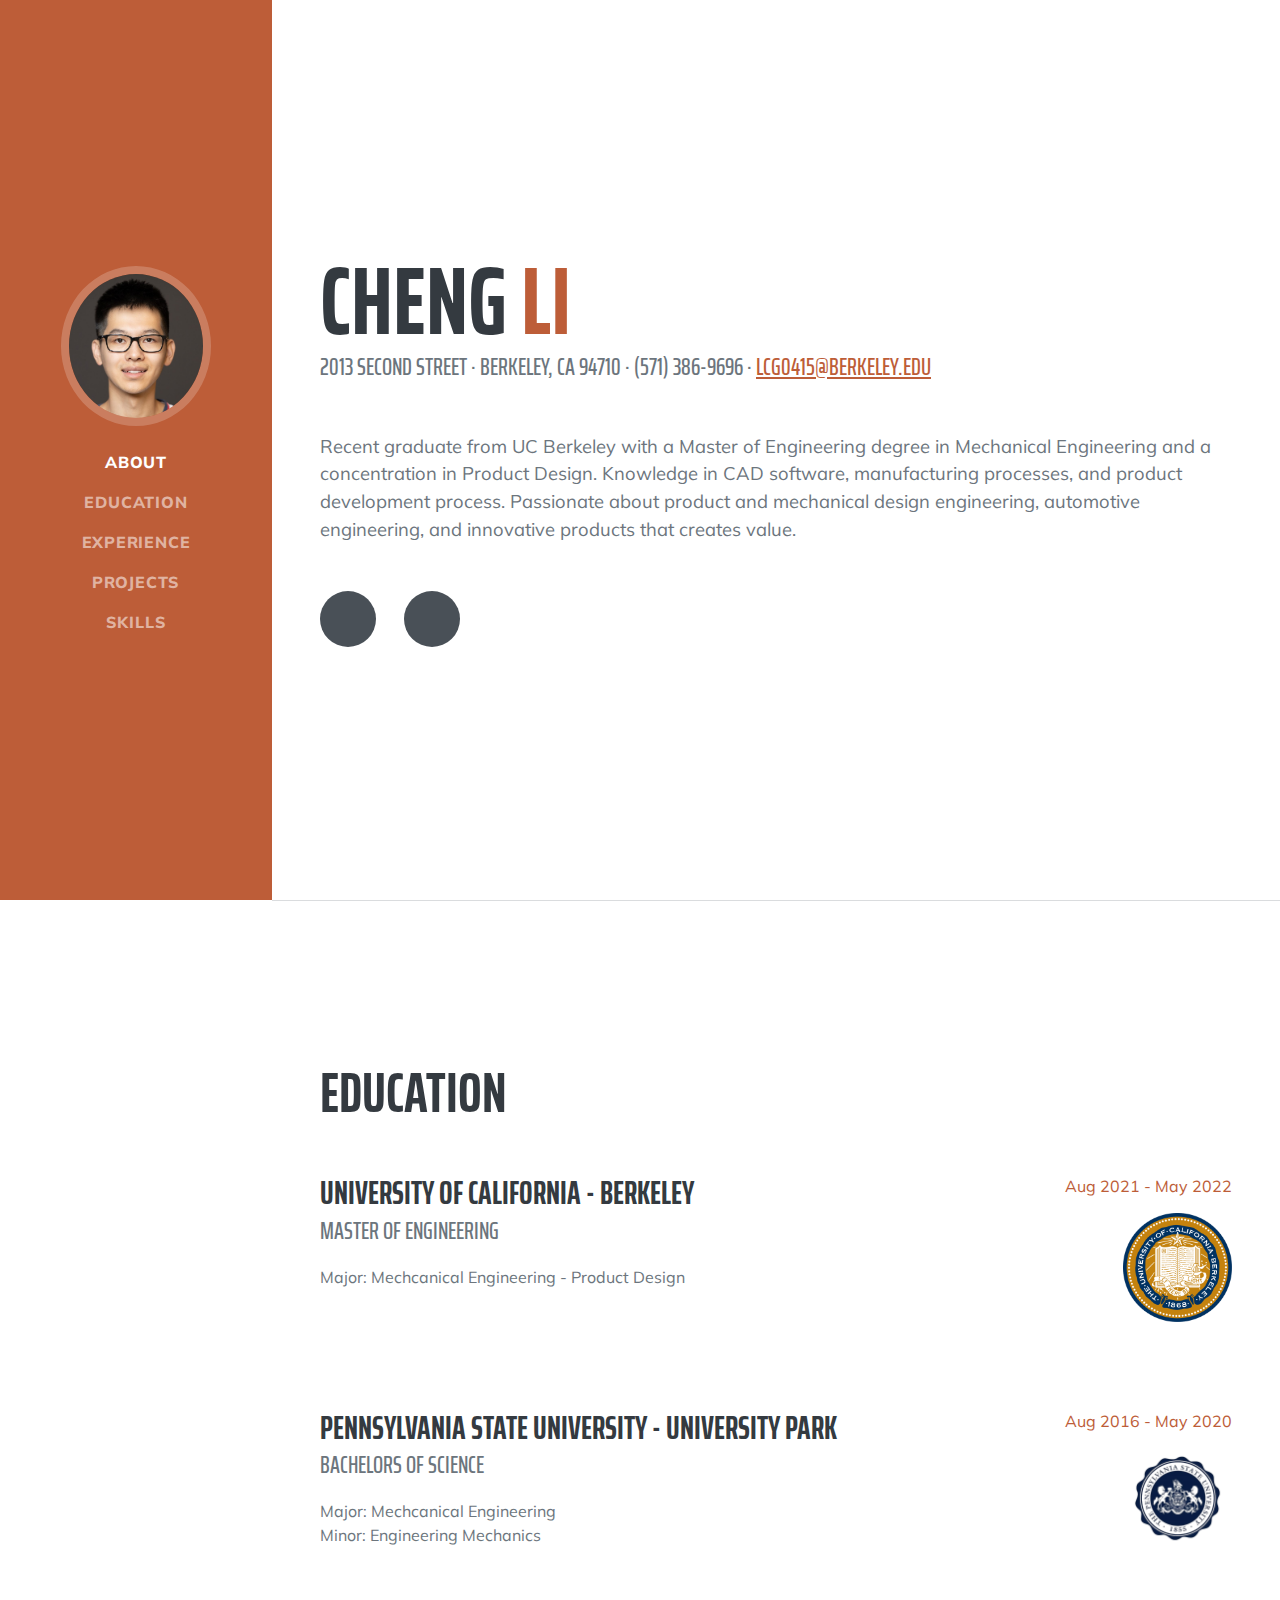
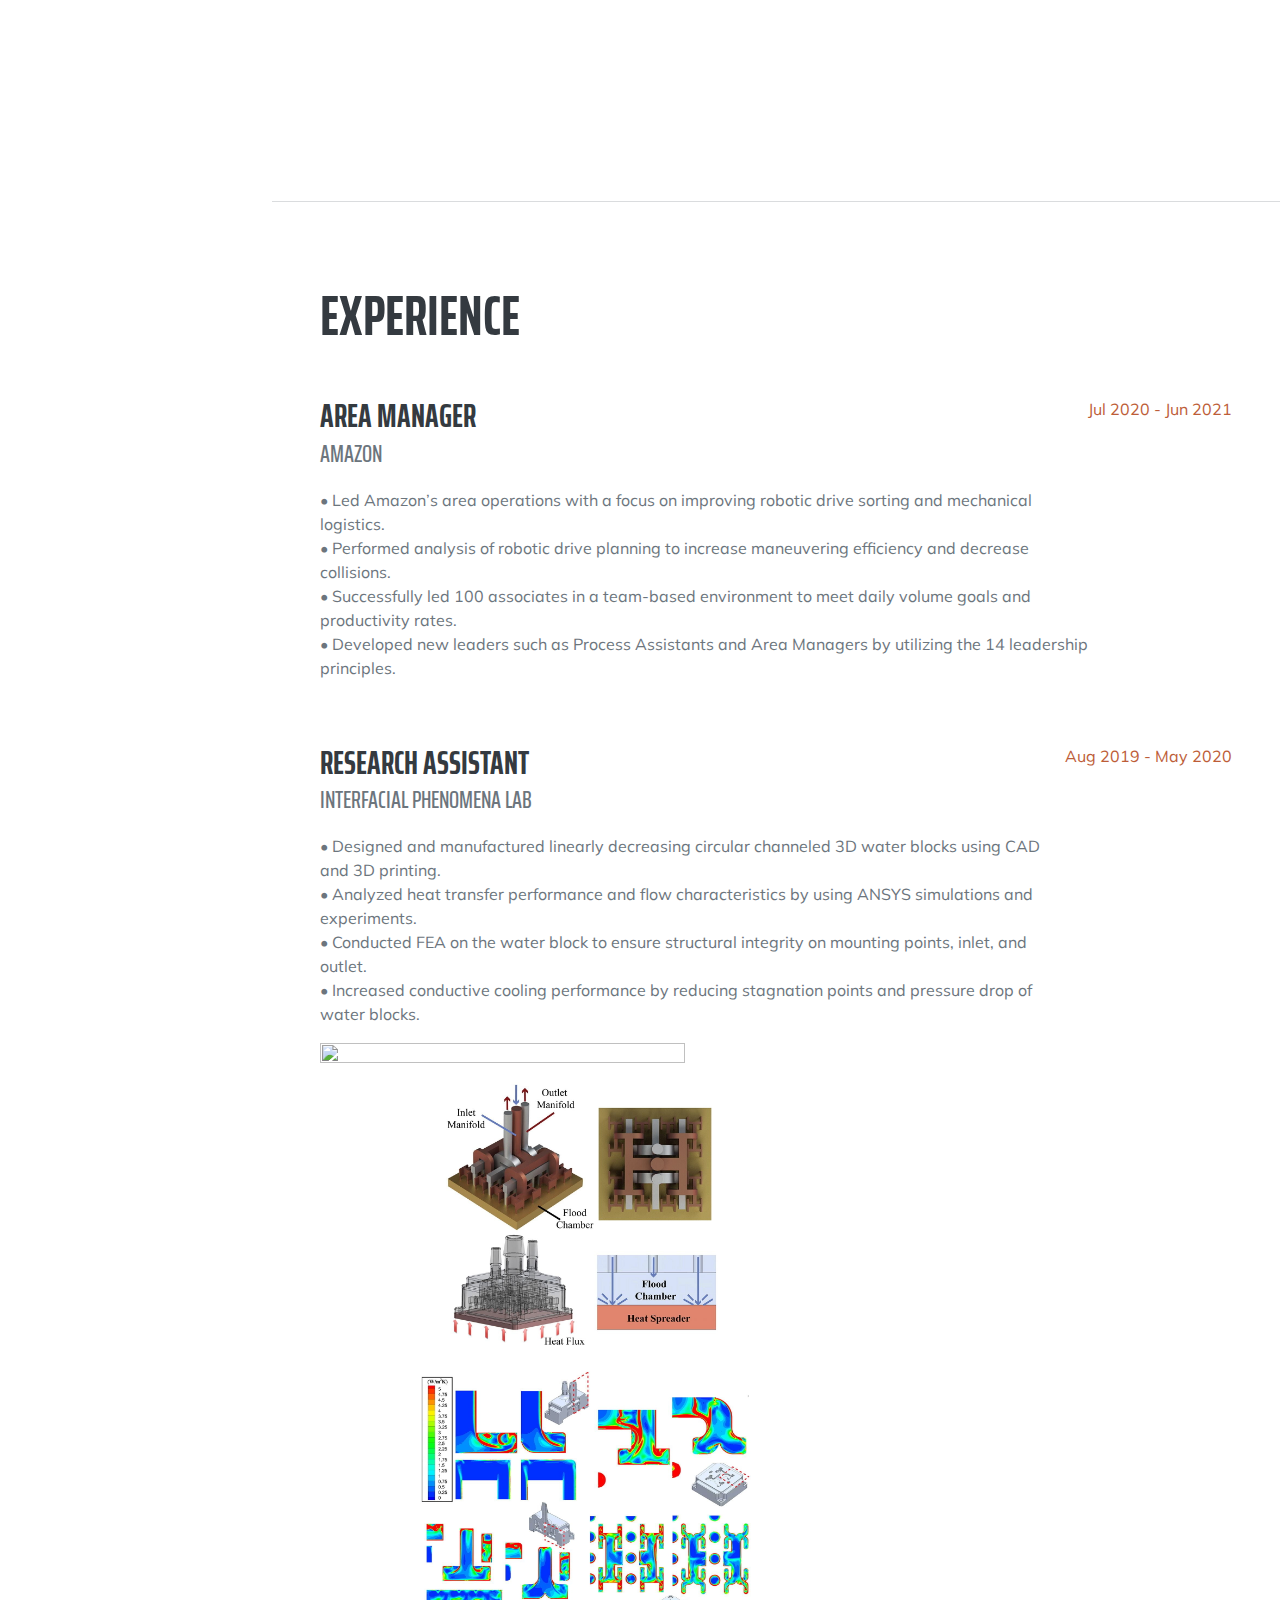
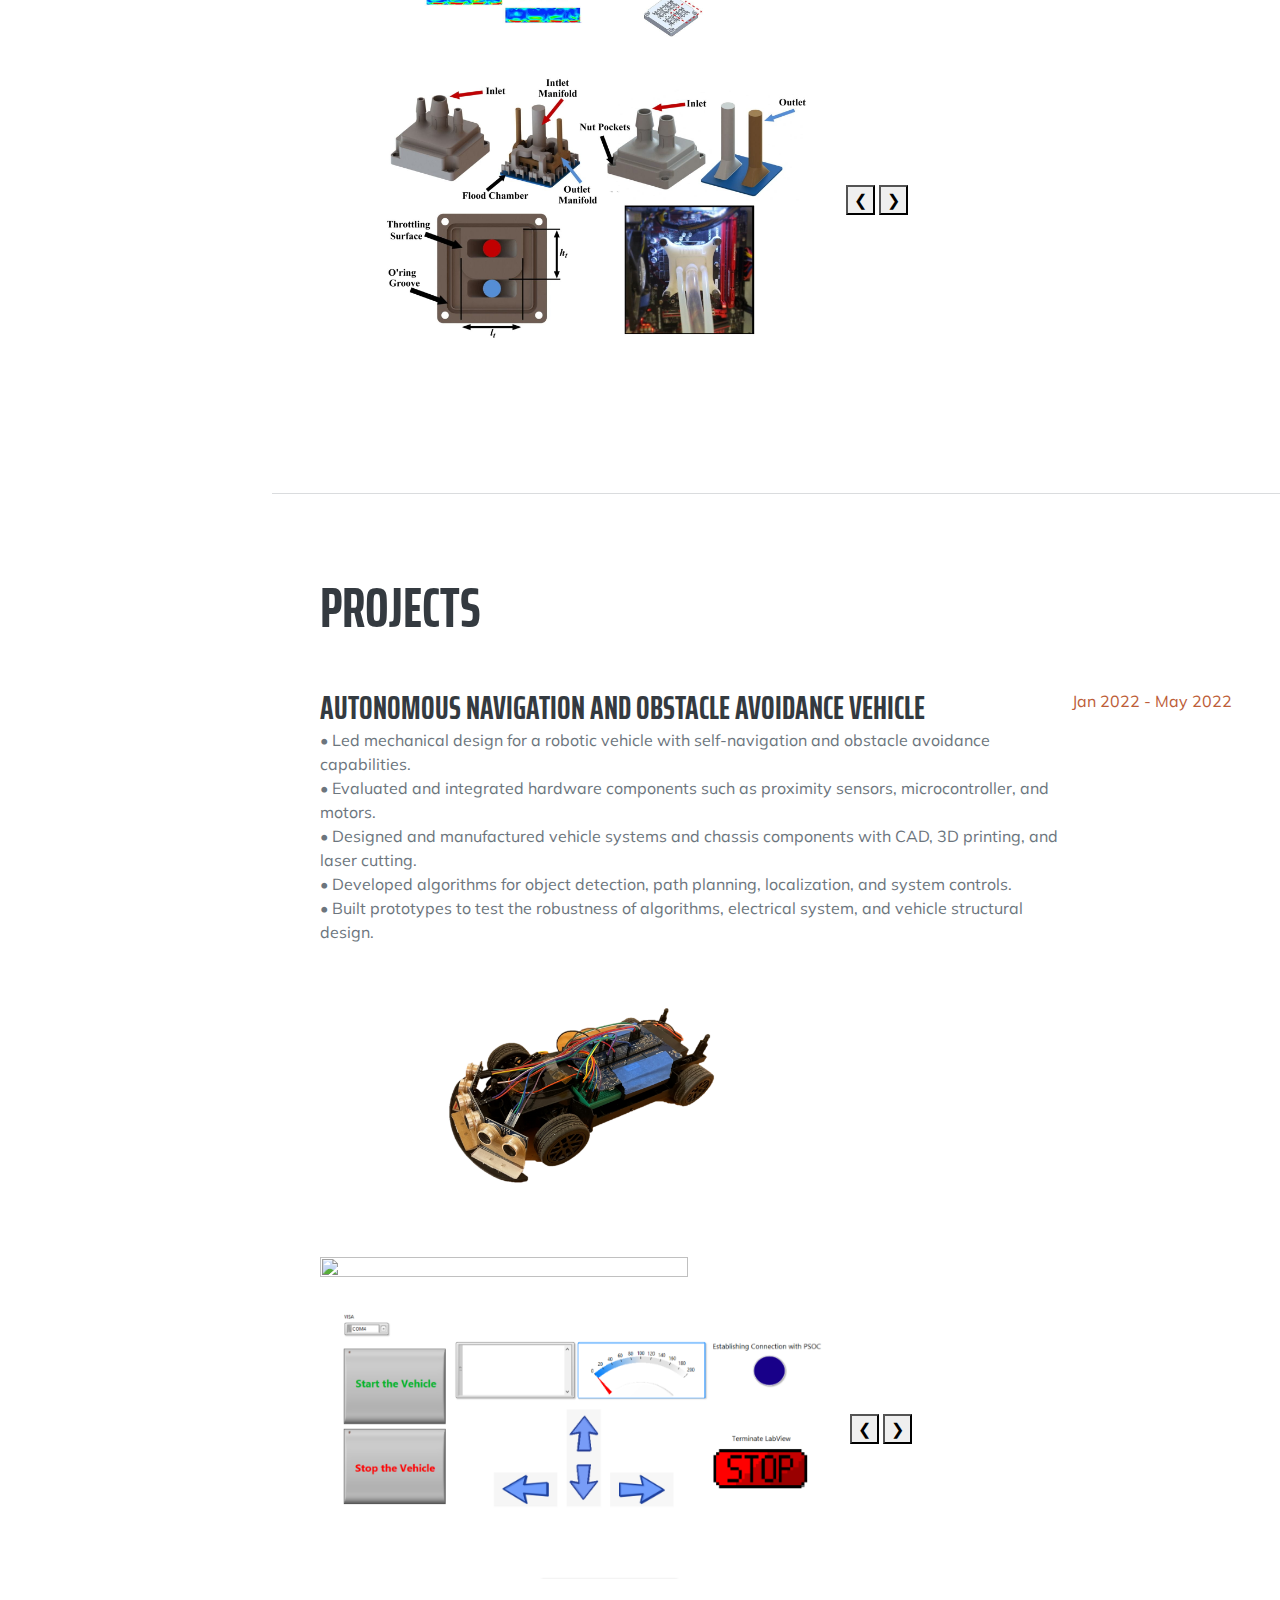
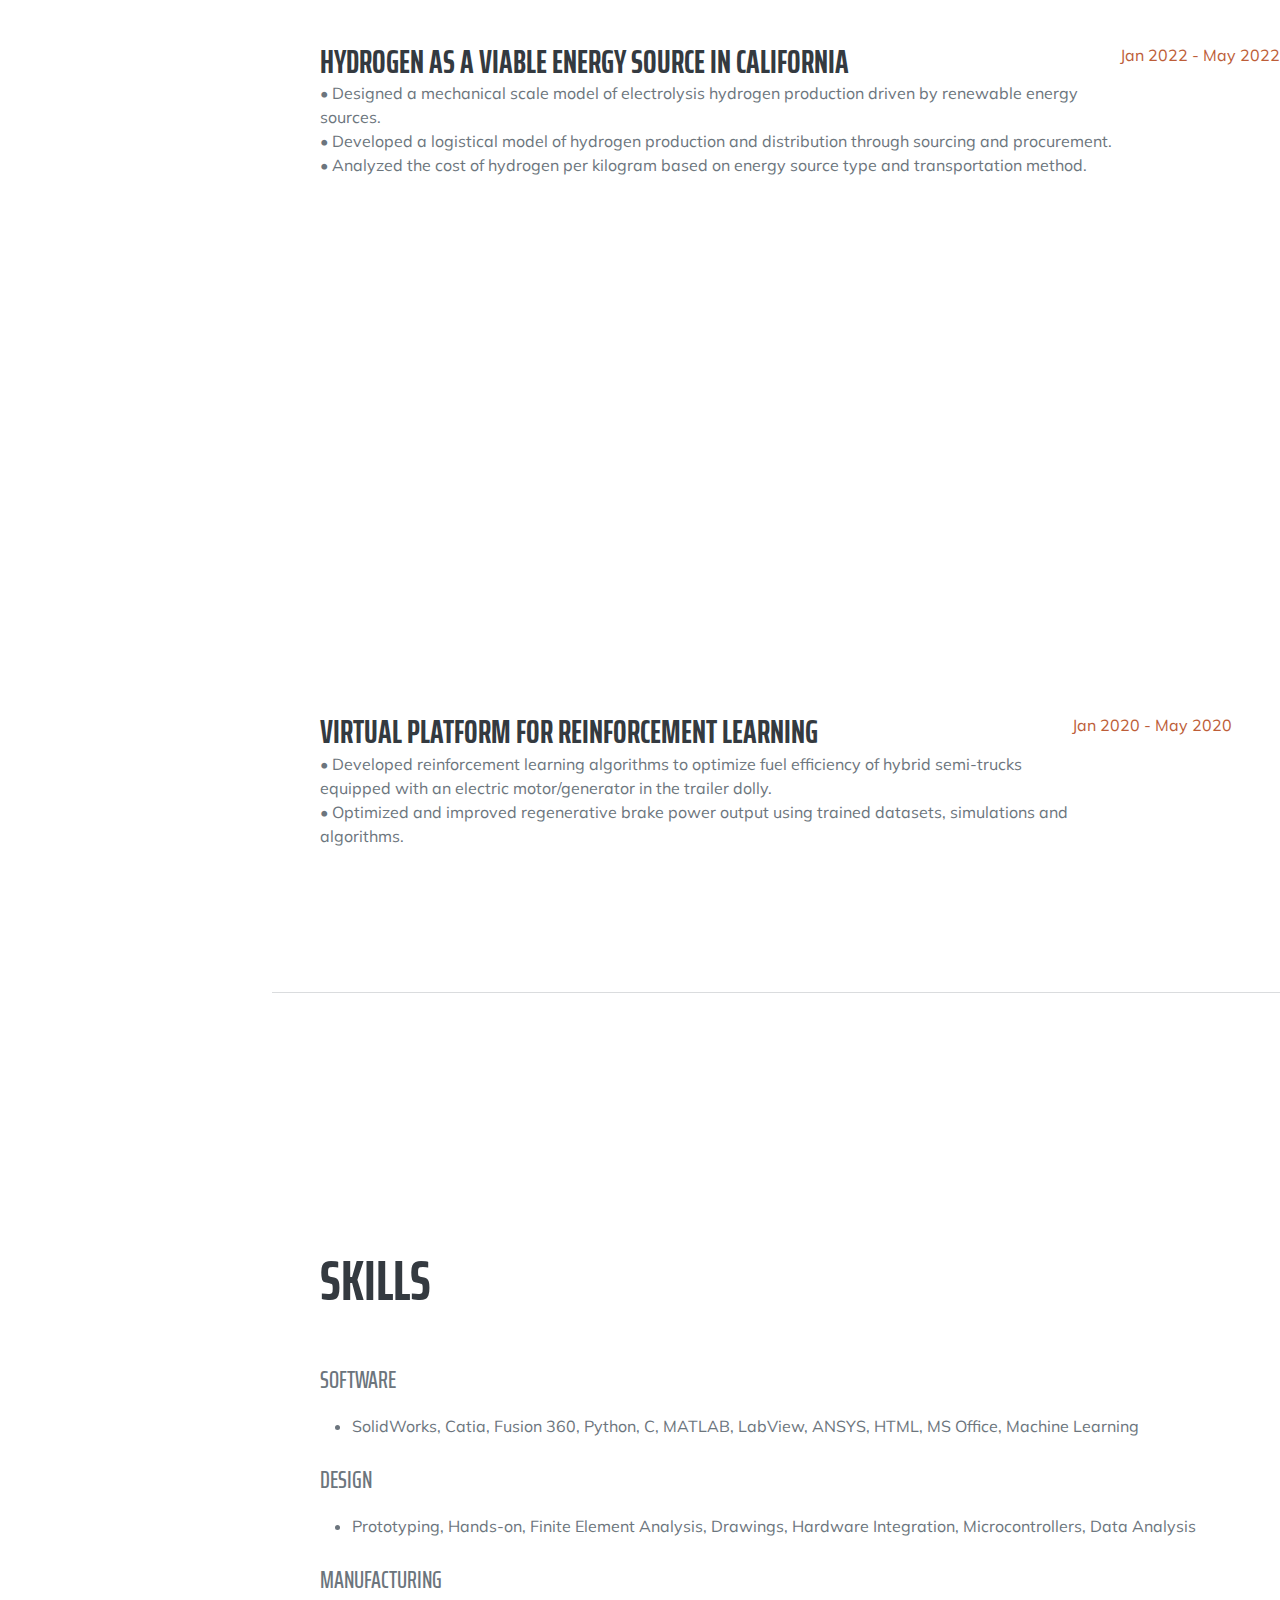
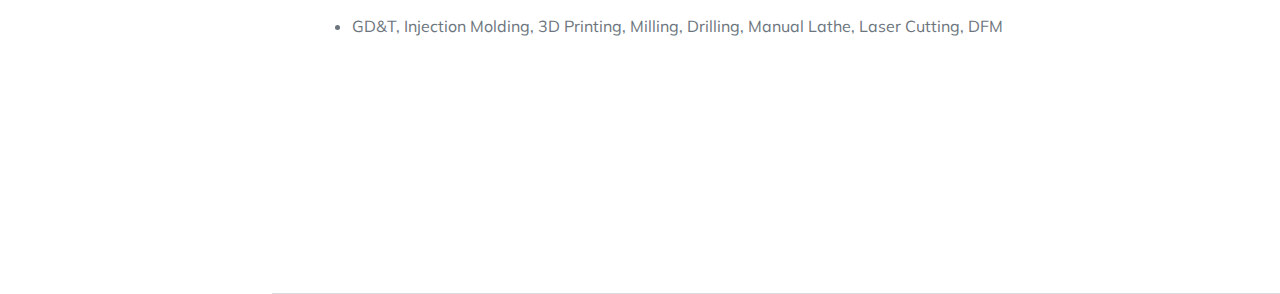
==== commit bbdc2393: "Update index.html" ====
--- a/index.html
+++ b/index.html
@@ -115,19 +115,20 @@
                             • Analyzed heat transfer performance and flow characteristics by using ANSYS simulations and experiments.<br>
                             • Conducted FEA on the water block to ensure structural integrity on mounting points, inlet, and outlet.<br>
                             • Increased conductive cooling performance by reducing stagnation points and pressure drop of water blocks.<br>
+                            <!-- Slideshow container -->
+                            <div class="w3-content w3-display-container">
+                                <img class="mySlides1" src="assets/img/manifolds.PNG" align="center" style="width:70%;height:70%;">
+                                <img class="mySlides1" src="assets/img/manifold.jpg" align="center" style="width:70%;height:70%;">
+                                <img class="mySlides1" src="assets/img/manifold2.jpg" align="center" style="width:70%;height:70%;">
+                                <img class="mySlides1" src="assets/img/manifold1.jpg" align="center" style="width:70%;height:70%;">
+                                <button class="w3-left" onclick="plusDivs(-1, 0)">&#10094;</button>
+                                <button class="w3-right" onclick="plusDivs(1, 0)">&#10095;</button>
+                            </div>        
                             </p>
                         </div>
                         <div class="flex-shrink-0"><span class="text-primary">Aug 2019 - May 2020</span></div>                                      
                     </div>
-                    <!-- Slideshow container -->
-                    <div class="w3-content w3-display-container">
-                        <img class="mySlides1" src="assets/img/manifolds.PNG" align="center" style="width:70%;height:70%;">
-                        <img class="mySlides1" src="assets/img/manifold.jpg" align="center" style="width:70%;height:70%;">
-                        <img class="mySlides1" src="assets/img/manifold2.jpg" align="center" style="width:70%;height:70%;">
-                        <img class="mySlides1" src="assets/img/manifold1.jpg" align="center" style="width:70%;height:70%;">
-                        <button class="w3-left" onclick="plusDivs(-1, 0)">&#10094;</button>
-                        <button class="w3-right" onclick="plusDivs(1, 0)">&#10095;</button>
-                    </div>
+                   
                 </div>
             </section>
             <hr class="m-0" />
@@ -144,19 +145,18 @@
                             • Designed and manufactured vehicle systems and chassis components with CAD, 3D printing, and laser cutting.<br>
                             • Developed algorithms for object detection, path planning, localization, and system controls.<br>
                             • Built prototypes to test the robustness of algorithms, electrical system, and vehicle structural design.<br> 
+                            <div class="w3-content w3-display-container">
+                                <img class="mySlides2" src="assets/img/proto1.png" align="center" style="width:70%;height:70%;">
+                                <img class="mySlides2" src="assets/img/car.png" align="center" style="width:70%;height:70%;">
+                                <img class="mySlides2" src="assets/img/gui.png" align="center" style="width:70%;height:70%;">
+                                <button class="w3-left" onclick="plusDivs(-1, 1)">&#10094;</button>
+                                <button class="w3-right" onclick="plusDivs(1, 1)">&#10095;</button>
+                            </div>    
                             </p>
                         </div>
                         <div class="flex-shrink-0"><span class="text-primary">Jan 2022 - May 2022</span></div>           
                     </div>
-                    <!-- Slideshow container -->
-                    <div class="w3-content w3-display-container">
-                        <img class="mySlides2" src="assets/img/proto1.png" align="center" style="width:70%;height:70%;">
-                        <img class="mySlides2" src="assets/img/car.png" align="center" style="width:70%;height:70%;">
-                        <img class="mySlides2" src="assets/img/gui.png" align="center" style="width:70%;height:70%;">
-                        <button class="w3-left" onclick="plusDivs(-1, 1)">&#10094;</button>
-                        <button class="w3-right" onclick="plusDivs(1, 1)">&#10095;</button>
-                    </div>
-                    <br>
+
                     <div class="d-flex flex-column flex-md-row justify-content-between mb-5">
                     <div class="flex-grow-1">
                             <h3 class="mb-0">Hydrogen As a Viable Energy Source in California</h3>
@@ -164,15 +164,14 @@
                             • Designed a mechanical scale model of electrolysis hydrogen production driven by renewable energy sources.<br> 
                             • Developed a logistical model of hydrogen production and distribution through sourcing and procurement.<br>
                             • Analyzed the cost of hydrogen per kilogram based on energy source type and transportation method.<br>
+                            <div>                       
+                                <iframe src="https://drive.google.com/file/d/1Q3EZKNXHCRQLv_G5UYKiBLcRRhDJB9s0/preview" width="800" height="450" allow="autoplay"></iframe>                     
+                            </div>
                             </p>
                         </div>                       
                         <div class="flex-shrink-0"><span class="text-primary">Jan 2022 - May 2022</span></div>                                                
                     </div>
-                    <div>
-                        <p>
-                        <iframe src="https://drive.google.com/file/d/1Q3EZKNXHCRQLv_G5UYKiBLcRRhDJB9s0/preview" width="900" height="500" allow="autoplay"></iframe>
-                        </p>
-                    </div>    
+                       
                     <div class="d-flex flex-column flex-md-row justify-content-between mb-5">
                     <div class="flex-grow-1">
                             <h3 class="mb-0">Virtual Platform for Reinforcement Learning </h3>
